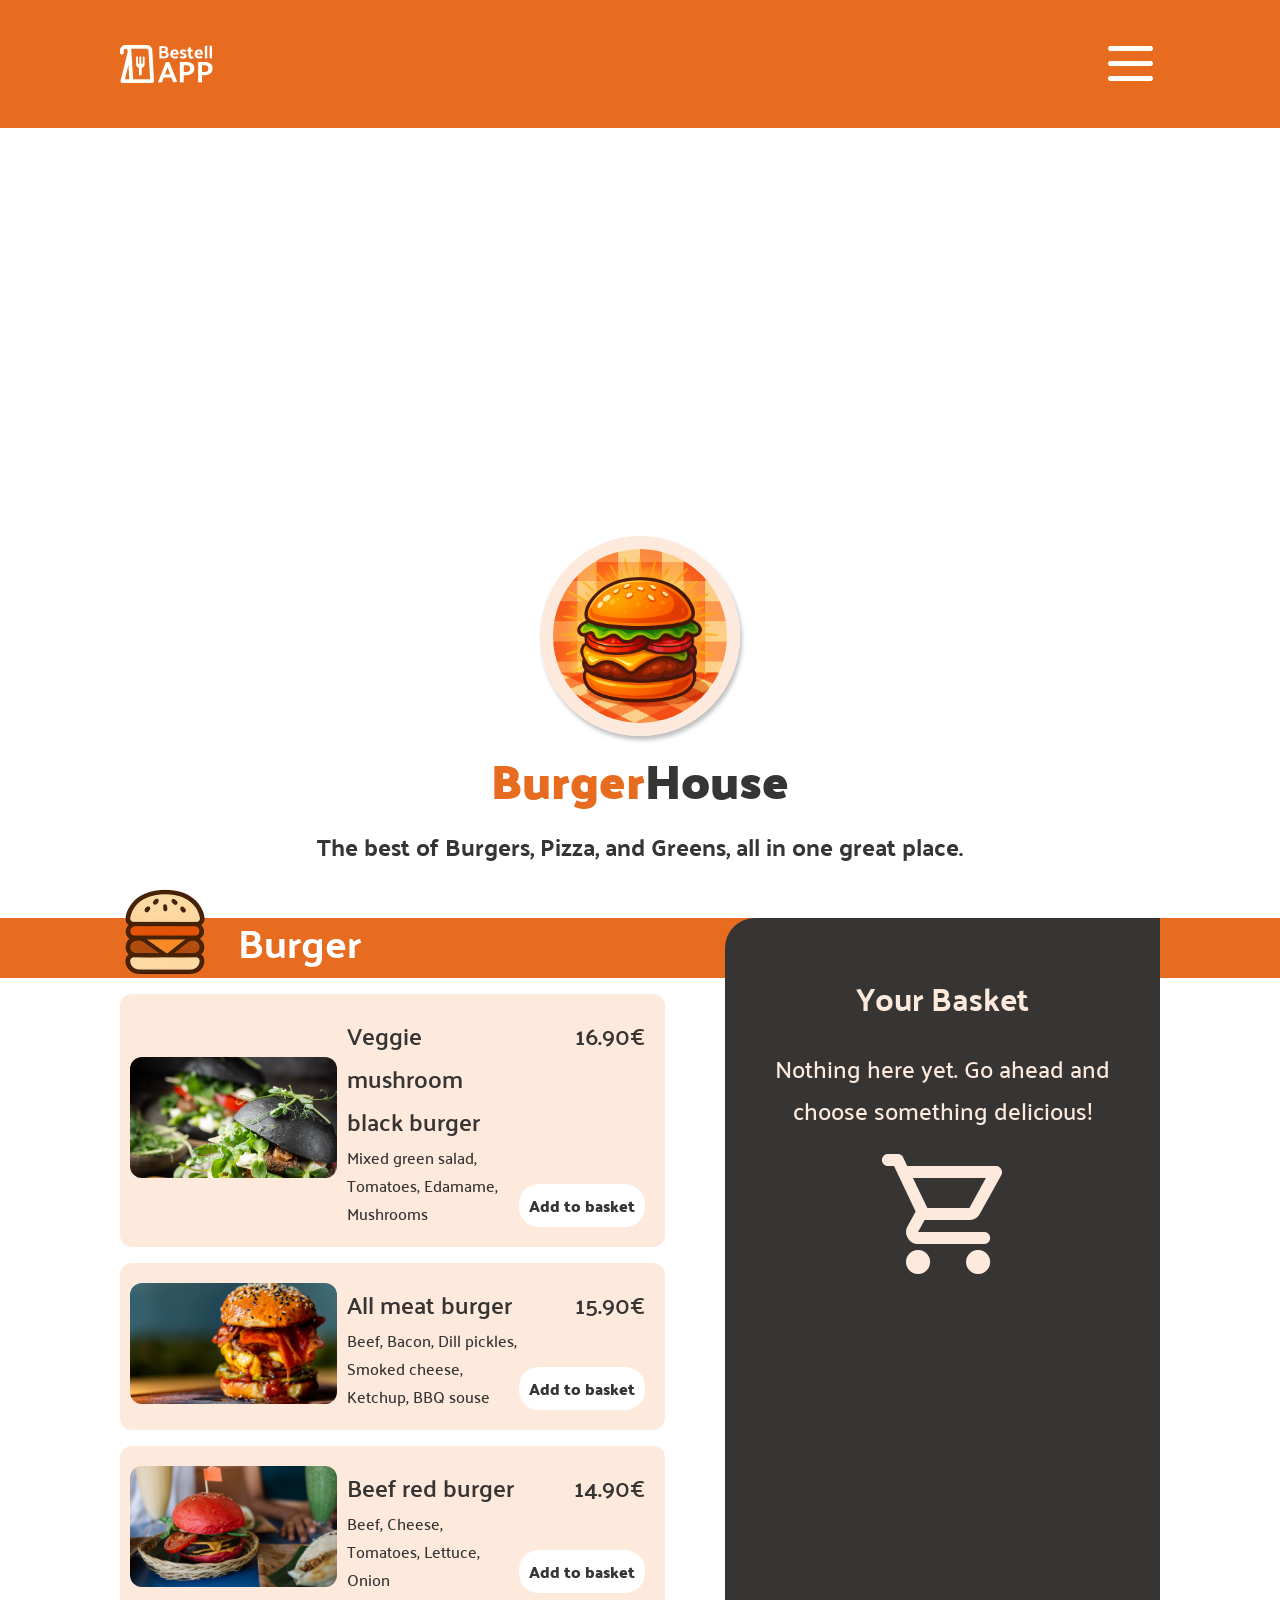
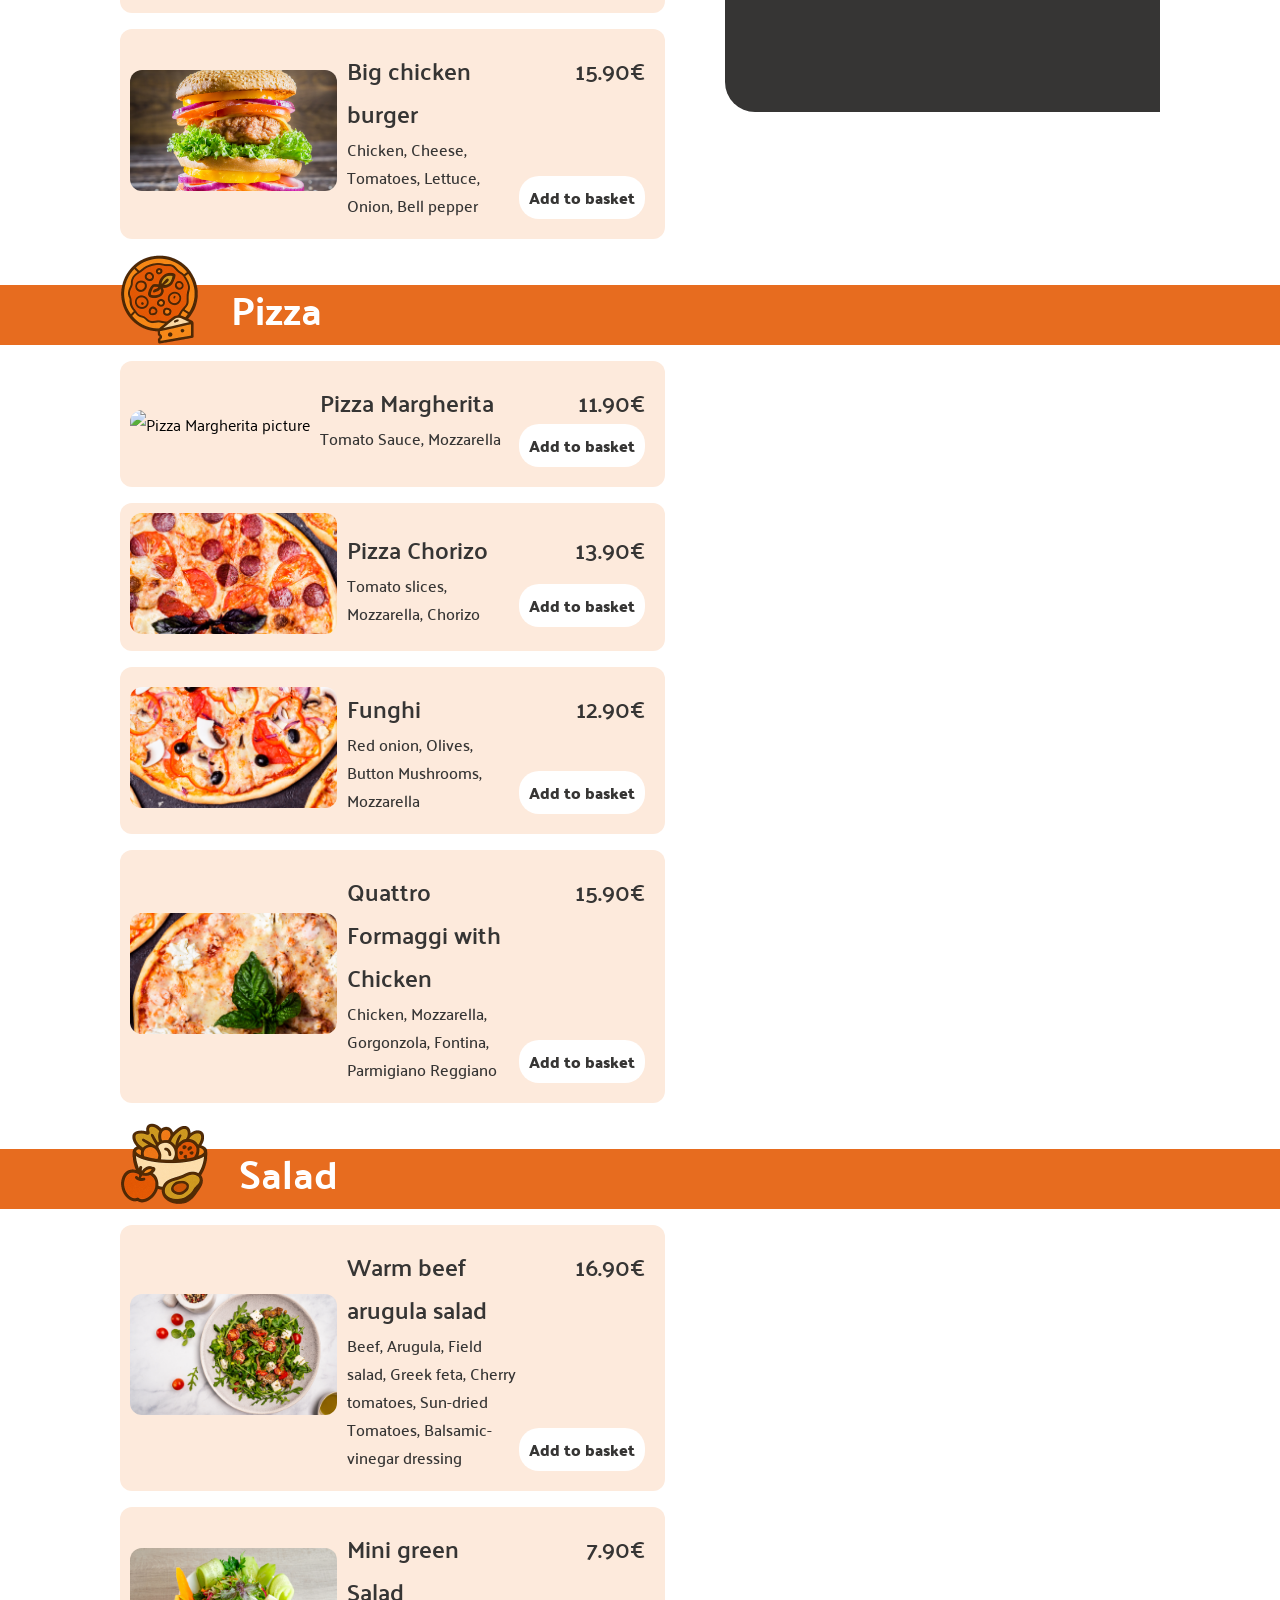
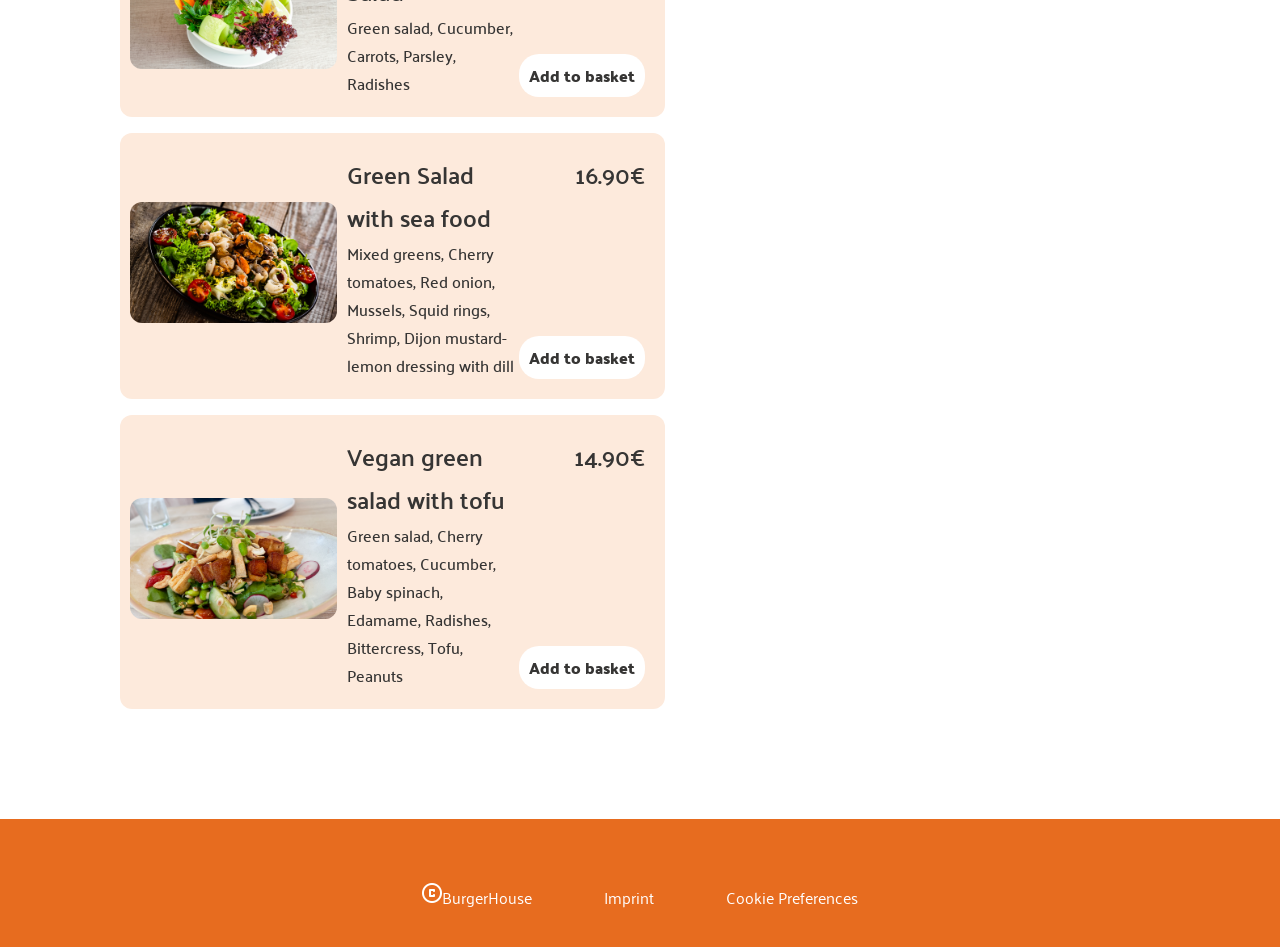
==== index.html @ f5d317c9 "designfix basket sticky to max-width position for greater screensize" ====
<!DOCTYPE html>
<html lang="en">
<head>
    <meta charset="UTF-8">
    <meta name="viewport" content="width=device-width, initial-scale=1.0">
    <title>Bestell App</title>
    <link rel="stylesheet" href="./style.css">
    <link rel="stylesheet" href="./styles/assets.css">
    <link rel="stylesheet" href="./styles/standard.css">
    <script src="./scripts/standard.js"></script>
    <script src="./scripts/db.js"></script>
    <script src="./scripts/templates.js"></script>
    <script src="./script.js"></script>
</head>
<body onload="renderMenu(); renderBasket()">
    <header>
        <div class="headerContainer content">
            <img src="./assets/img/Logo_02.png" alt="logo burgerhouse">
            <img src="./assets/img/menu.png" alt="logo nav bar">
        </div>
    </header>
    <main>
        <div class="descCompany content">
            <div class="descHeroImg"></div>
            <img class="descLogoImg" src="./assets/img/logo_burger.png" alt="logo burger">
            <h1><span class="textColorOrange">Burger</span>House</h1>
            <p>The best of Burgers, Pizza, and Greens, all in one great place.</p>
        </div>
        <div class="menuBasketContainer content">
            <div id="menuSections" class="menuContainer">
                
            </div>
            <div id="basketContainer" class="basketContainer">
               
            </div>
        </div>
        <div id="orderConfirmationModal" class="orderConfirmationModal">
            <div class="orderConfirmationModalContent">
                <span onclick="closeModal()" class="closeModal">&times;</span>
                <img src="./assets/img/confirmation.png" alt="picture order confirmation">
                <h3>Order confirmed!</h3>
                <p>Your food is on the way!</p>
            </div>
        </div>
    </main>
    <footer>
        <div class="footerContainer">
            <div class="footerCopyright">
                <img src="./assets/icons/copyright.png" alt="icon copyright">
                <p>BurgerHouse</p>
            </div>
            <p>Imprint</p>
            <p>Cookie Preferences</p>
        </div>
    </footer>
</body>
</html>
---- style.css ----
.content {
    margin: auto;
    max-width: 1440px;
    padding: 0 120px;
}

body {
    font-family: "Palanquin-Regular";
}

h1 {
    font-family: "PalanquinDark-Bold";
    font-size: 48px;
    color: #363534;
}

h2 {
    font-family: "Palanquin-Bold";
    font-size: 40px;
    color: #FFFFFF;
}

h3 {
    font-family: "Palanquin-SemiBold";
    font-size: 24px;
    color: #363534;
}

header {
    background-color: #E76C1F;
}

.headerContainer {
    height: 128px;
    display: flex;
    justify-content: space-between;
    align-items: center;
}

.descCompany {
    display: flex;
    flex-direction: column;
    align-items: center;
    margin-bottom: 50px;
}

.descCompany p {
    font-family: "Palanquin-Bold";
    font-size: 24px;
    color: #363534;
}

.descHeroImg {
    background-image: url(./assets/img/hero_photo.jpg);
    background-size: cover;
    background-position: bottom;
    height: 508px;
    width: 100dvw;
}

.descLogoImg {
    height: 200px;
    width: 200px;
    border-radius: 200px;
    border: 13px solid #FDEADC;
    box-shadow: 2px 4px 4px 0 #00000040;
    margin-top: -100px;
}

.sectionOverview {
    height: 60px;
    color: #FFFFFF;
    display: flex;
    align-items: flex-end;
    margin-bottom: 16px;
}

.sectionOverview img {
    height: 91px;
    margin-right: 30px;
}

.sectionOverviewBackground {
    height: 60px;
    width: 100dvw;
    margin-top: -76px;
    margin-left: calc(50% - 50vw + 232.5px);
    background-color: #E76C1F;
    margin-bottom: 16px;
}

.menuContainer {
    display: flex;
    flex-direction: column;
    gap: 16px;
    flex: 1;
    min-width: 0;
    margin-bottom: 30px;
    padding-right: 30px;
}

.menu {
    background-color: #FDEADC;
    border-radius: 12px;
    padding: 10px;
    display: flex;
    align-items: center;
}

.menuImg img {
    height: 121px;
    width: 207px;
    border-radius: 12px;
    object-fit: cover;
}

.menuDetailsContainer {
    display: flex;
    padding: 10px;
    flex: 1;
}

.menuDetailsContainer p {
    font-family: "Palanquin-Medium";
    font-size: 16px;
    color: #363534;
}

.menuDetailsLeft {
    display: flex;
    flex-direction: column;
    justify-content: flex-start;
    align-items: flex-start;
    flex: 1;
}

.menuDetailsRight {
    display: flex;
    flex-direction: column;
    justify-content: space-between;
    align-items: flex-end;
}

.menuDetailsRight p {
    font-family: "Palanquin-SemiBold";
    font-size: 24px;
}

.menuBasketContainer {
    display: flex;
    width: 100%;
}

.basket {
    display: flex;
    flex-direction: column;
    justify-content: start;
    align-items: center;
    background-color: #363534;
    color: #FDEADC;
    height: 794px;
    width: 435px;
    padding: 50px 0px;
    border-top-left-radius: 30px;
    border-bottom-left-radius: 30px;
    position: sticky;
    top: 0;
    gap: 20px;
}

.basket h3 {
    font-family: "Palanquin-Bold";
    font-size: 32px;
    color: #FDEADC;
}

.basketText {
    font-family: "Palanquin-Medium";
    font-size: 24px;
    padding-left: 20px;
    padding-right: 20px;
    text-align: center;
}

.basket img {
    width: 128px;
}

.basketContainer {
    display: flex;
    flex-direction: column;
    justify-content: start;
    align-items: center;
}

.basketMenuList {
    display: flex;
    flex-direction: column;
    height: 455px;
    width: 380px;
    overflow: scroll;
    gap: 10px;
}

.basketMenuListElement {
    display: flex;
    flex-direction: column;
    font-family: "Palanquin-Bold";
    font-size: 22px;
    color: #363534;
    background-color: #FDEADC;
    border-radius: 20px;
    padding: 5px 20px;
}

.basketMenuListElementDetails {
    display: flex;
    justify-content: space-between;
}

.basketMenuListElementControls {
    display: flex;
    justify-content: right;
    width: 62px;
    height: 40px;
}

.basketMenuListElementControls img {
    height: 24px;
    width: 24px;
}

.basketSum {
    display: flex;
    flex-direction: column;
    width: 380px;
    gap: 5px;
}

.basketSumElement {
    display: flex;
    justify-content: space-between;
    font-family: "Palanquin-SemiBold";
    font-size: 20px;
}

.basketSumSeparator {
    background-color: #FDEADC;
    height: 2px;
}

.orderConfirmationModal {
    display: none;
    position: fixed;
    top: 0;
    left: 0;
    z-index: 1;
    width: 100dvw;
    height: 100dvh;
    background-color: rgba(0,0,0,0.4);
}

.orderConfirmationModalContent {
    background-color: #363534;
    color: #FDEADC;
    width: 415px;
    height: 269px;
    border-radius: 30px;
    margin: 22% auto;
    display: flex;
    flex-direction: column;
    justify-content: center;
    align-items: center;
    padding: 32px 40px;
}

.orderConfirmationModalContent h3 {
    font-family: "Palanquin-Bold";
    font-size: 42px;
    color: #FDEADC;
}

.orderConfirmationModalContent p {
    font-family: "Palanquin-Bold";
    font-size: 29px;
}

.orderConfirmationModalContent img {
    width: 80px;
}

.closeModal {
    display: flex;
    justify-content: flex-end;
    width: 100%;
    font-family: "Palanquin-Bold";
    font-size: 29px;
}

.closeModal:hover {
    cursor: pointer;
}

footer {
    background-color: #E76C1F;
    color: #FFFFFF;
    height: 128px;
    margin-top: 50px;
}

.footerContainer {
    display: flex;
    justify-content: center;
    padding-top: 64px;
    padding-bottom: 32px;
    gap: 72px;
}

.footerCopyright {
    display: flex;
}

.footerCopyright img {
    height: 20px;
    width: 20px;
}

@font-face {
  font-family: "Palanquin-Regular";
  src: url("./assets/fonts/palanquin/Palanquin-Regular.ttf") format("truetype");
}

@font-face {
  font-family: "Palanquin-Medium";
  src: url("./assets/fonts/palanquin/Palanquin-Medium.ttf") format("truetype");
}

@font-face {
  font-family: "Palanquin-SemiBold";
  src: url("./assets/fonts/palanquin/Palanquin-SemiBold.ttf") format("truetype");
}

@font-face {
  font-family: "Palanquin-Bold";
  src: url("./assets/fonts/palanquin/Palanquin-Bold.ttf") format("truetype");
}

@font-face {
  font-family: "PalanquinDark-Regular";
  src: url("./assets/fonts/palanquin_dark/PalanquinDark-Regular.ttf") format("truetype");
}

@font-face {
  font-family: "PalanquinDark-Bold";
  src: url("./assets/fonts/palanquin_dark/PalanquinDark-Bold.ttf") format("truetype");
}

@font-face {
  font-family: "PalanquinDark-SemiBold";
  src: url("./assets/fonts/palanquin_dark/PalanquinDark-SemiBold.ttf") format("truetype");
}
---- styles/assets.css ----
.btnDishes {
    font-family: "PalanquinDark-SemiBold";
    font-size: 16px;
    color: #363534;
    background-color: #FFFFFF;
    border-radius: 20px;
    border-color: transparent;
    padding: 5px 8px;
}

.btnDishes:hover {
    box-shadow: 1px 2px #00000033;
    color: #E76C1F;
}

.btnDishesSelected {
    color: #E76C1F;
}

.bntBasket {
    font-family: "Palanquin-Bold";
    font-size: 30px;
    line-height: 0;
    color: #FDEADC;
    background-color: #E76C1F;
    height: 64px;
    border-radius: 60px;
    padding: 13px 55px;
}

.btnBasketControls {
    background-color: #FDEADC;
    border-radius: 20px;
    border-color: transparent;
    height: 40px;
    display: flex;
    justify-content: center;
    align-items: center;
    font-family: "Palanquin-Bold";
    font-size: 22px;
    color: #363534;
}

.textColorOrange {
    color: #E76C1F;
}
---- styles/standard.css ----
* {
    scroll-behavior: smooth;
    box-sizing: border-box;
}

body, h1, h2, h3, p {
    margin: 0;
}
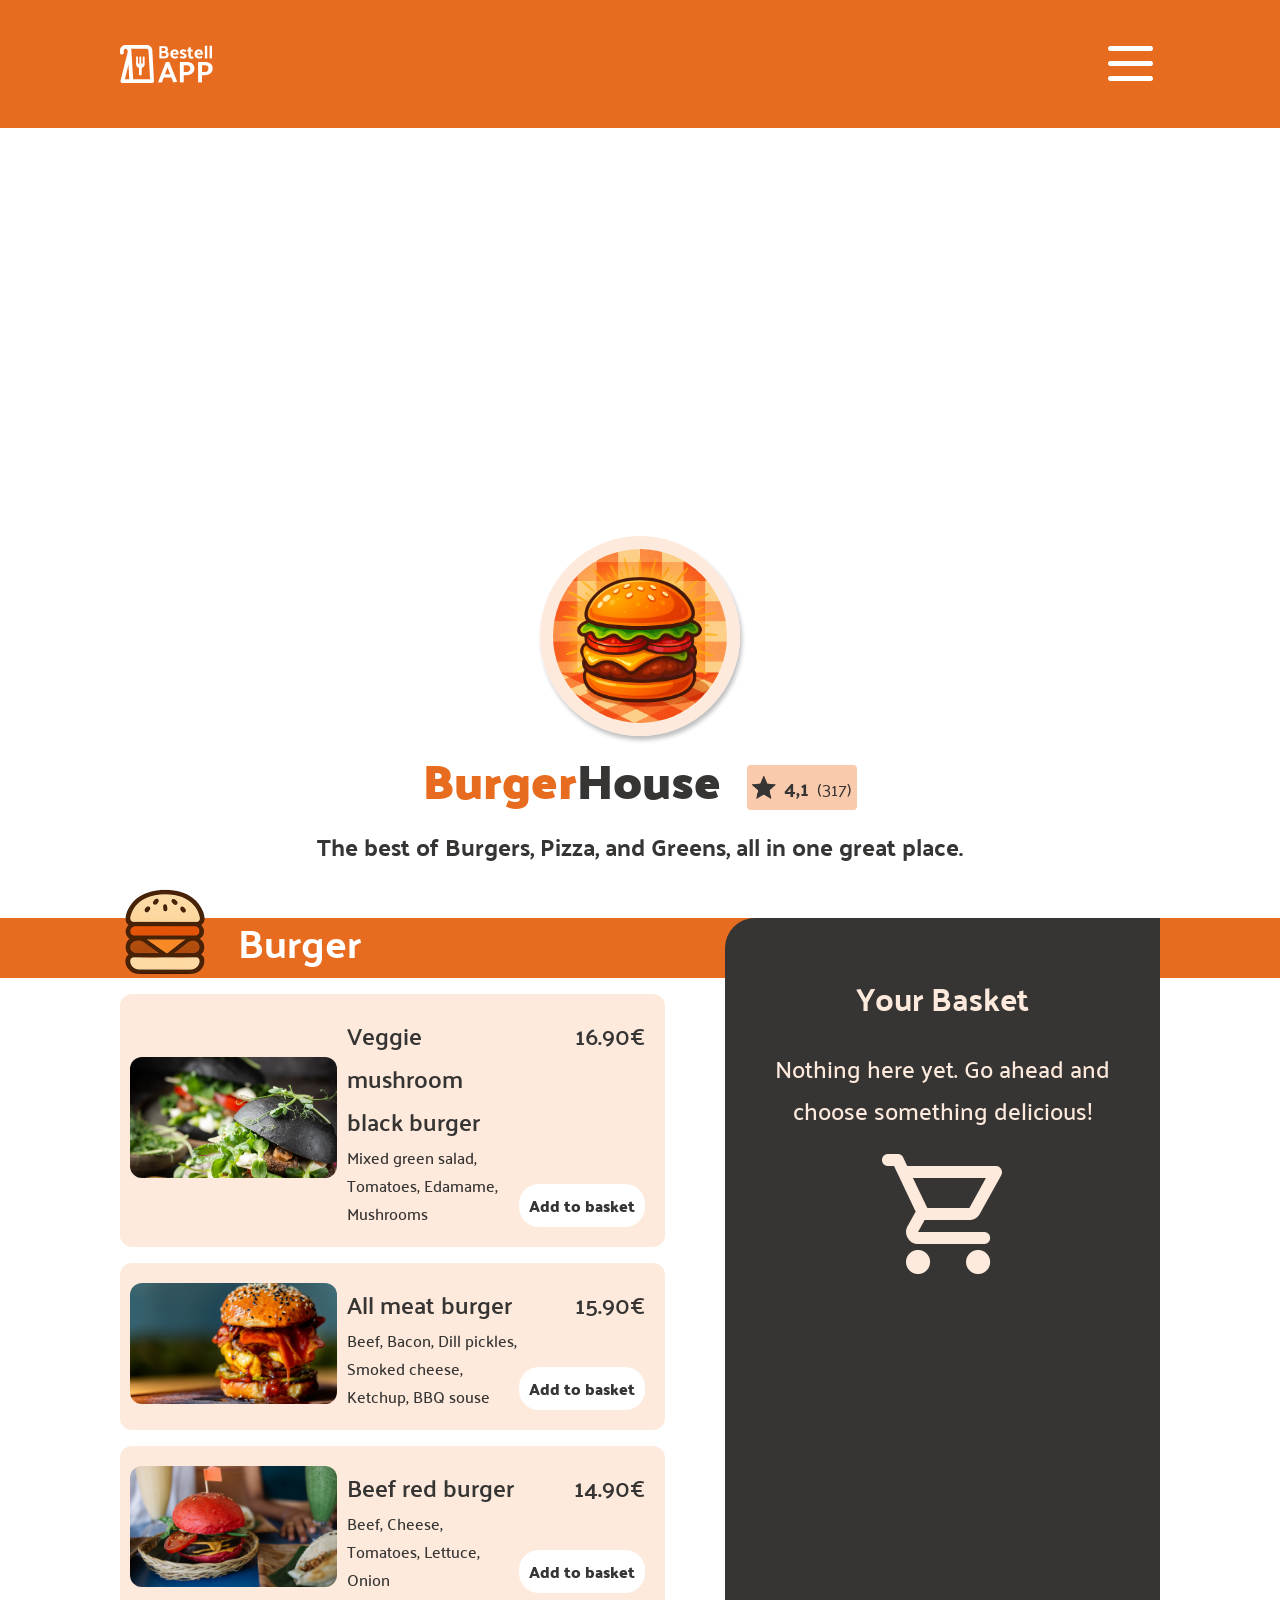
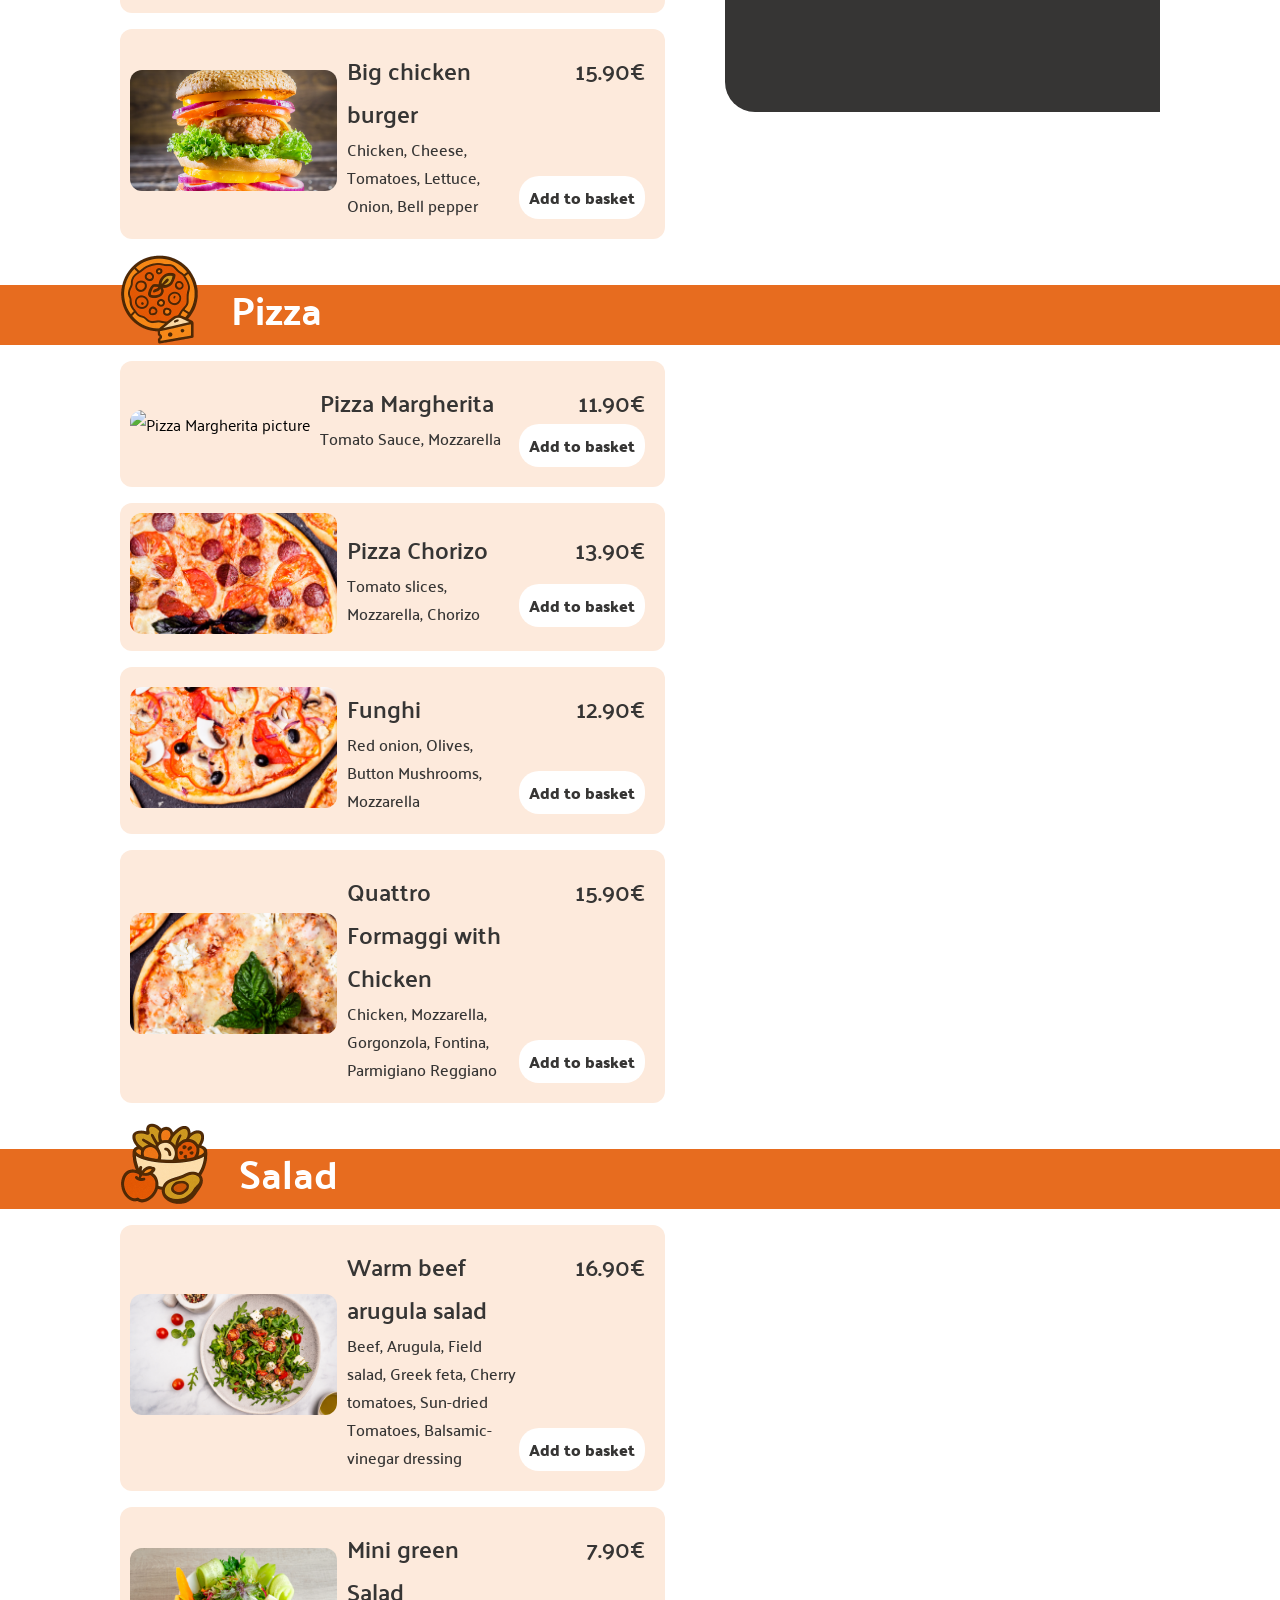
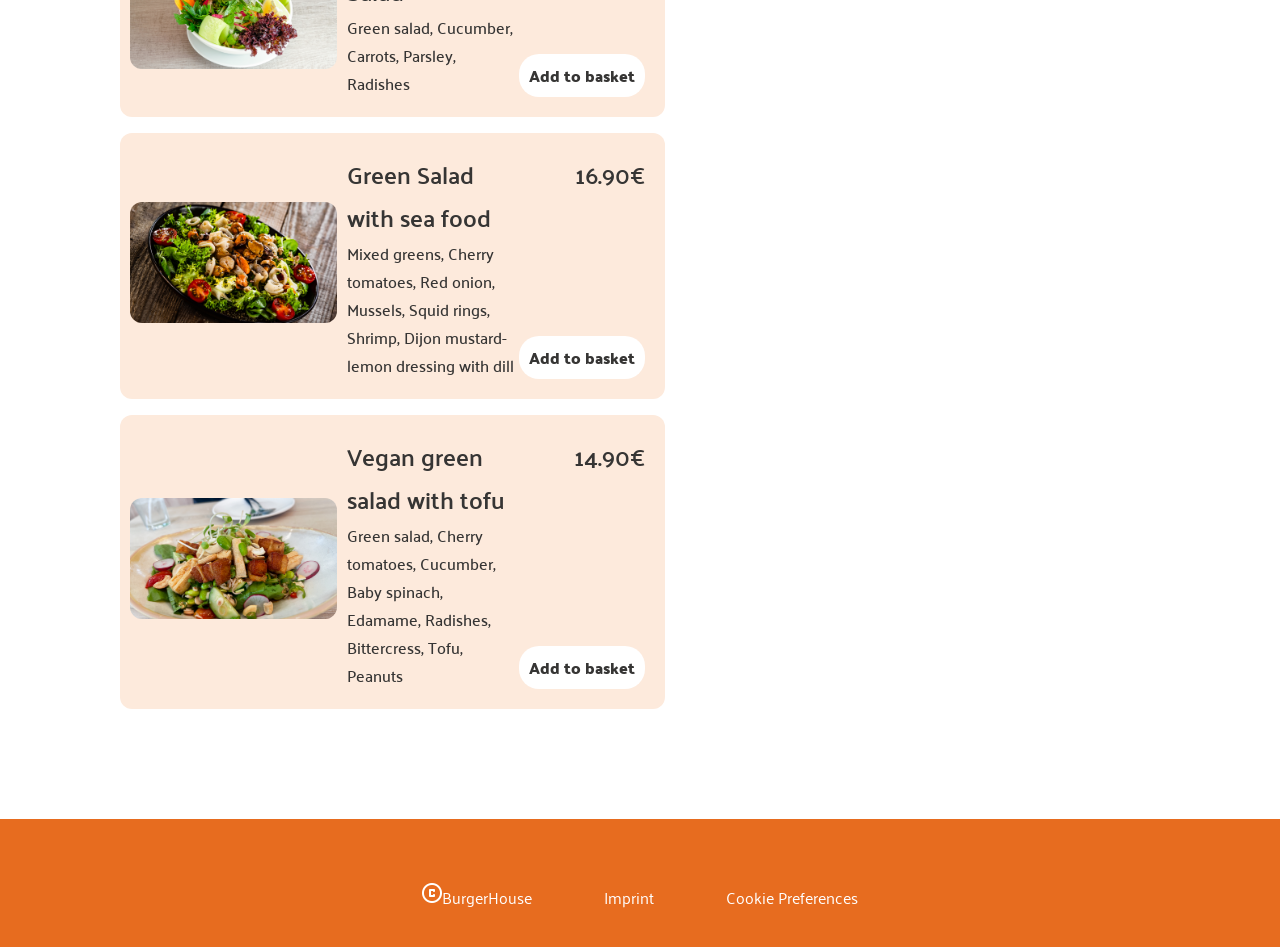
==== commit d9ad1f61: "add headline ranking and remove confirmation modal height" ====
--- a/index.html
+++ b/index.html
@@ -23,7 +23,14 @@
         <div class="descCompany content">
             <div class="descHeroImg"></div>
             <img class="descLogoImg" src="./assets/img/logo_burger.png" alt="logo burger">
-            <h1><span class="textColorOrange">Burger</span>House</h1>
+            <div class="headline">
+                <h1><span class="textColorOrange">Burger</span>House</h1>
+                <div class="headlineRanking">
+                    <img src="./assets/icons/star.png" alt="icon ranking star">
+                    <p class="TextPalanquinDark">4,1</p>
+                    <p>(317)</p>
+                </div>
+            </div>
             <p>The best of Burgers, Pizza, and Greens, all in one great place.</p>
         </div>
         <div class="menuBasketContainer content">
--- a/style.css
+++ b/style.css
@@ -65,6 +65,37 @@
     border: 13px solid #FDEADC;
     box-shadow: 2px 4px 4px 0 #00000040;
     margin-top: -100px;
+}
+
+.headline {
+    display: flex;
+    justify-content: space-between;
+    align-items: baseline;
+    gap: 26px;
+}
+
+.headlineRanking {
+    display: flex;
+    justify-content: space-evenly;
+    align-items: center;
+    background-color: #FACAAC;
+    gap: 8px;
+    padding: 4px 5px;
+    border-radius: 4px;
+}
+
+.headlineRanking img {
+    width: 24px;
+}
+
+.headlineRanking p {
+    font-family: "Palanquin-Regular";
+    font-size: 18px;
+}
+
+.TextPalanquinDark {
+    font-family: "PalanquinDark-Regular" !important;
+    font-size: 20px !important;
 }
 
 .sectionOverview {
@@ -263,8 +294,7 @@
 .orderConfirmationModalContent {
     background-color: #363534;
     color: #FDEADC;
-    width: 415px;
-    height: 269px;
+    width: 500px;
     border-radius: 30px;
     margin: 22% auto;
     display: flex;
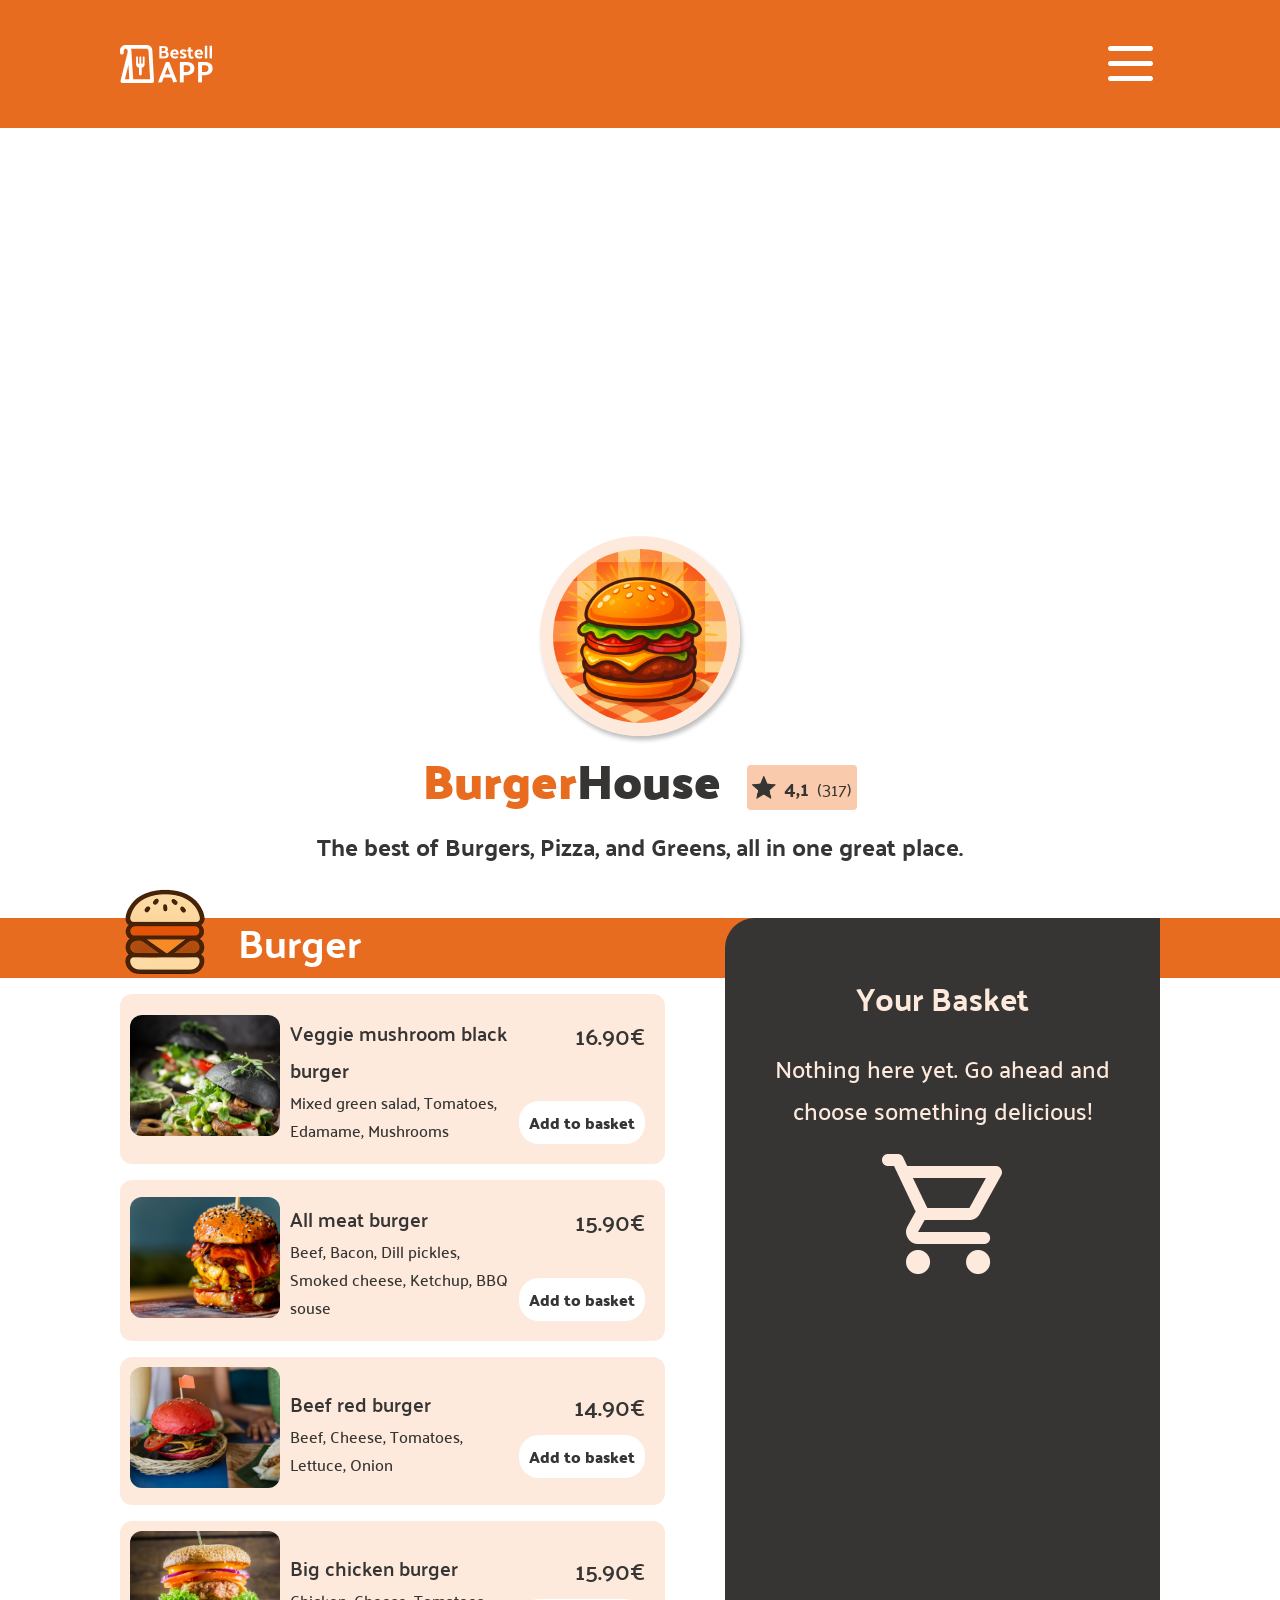
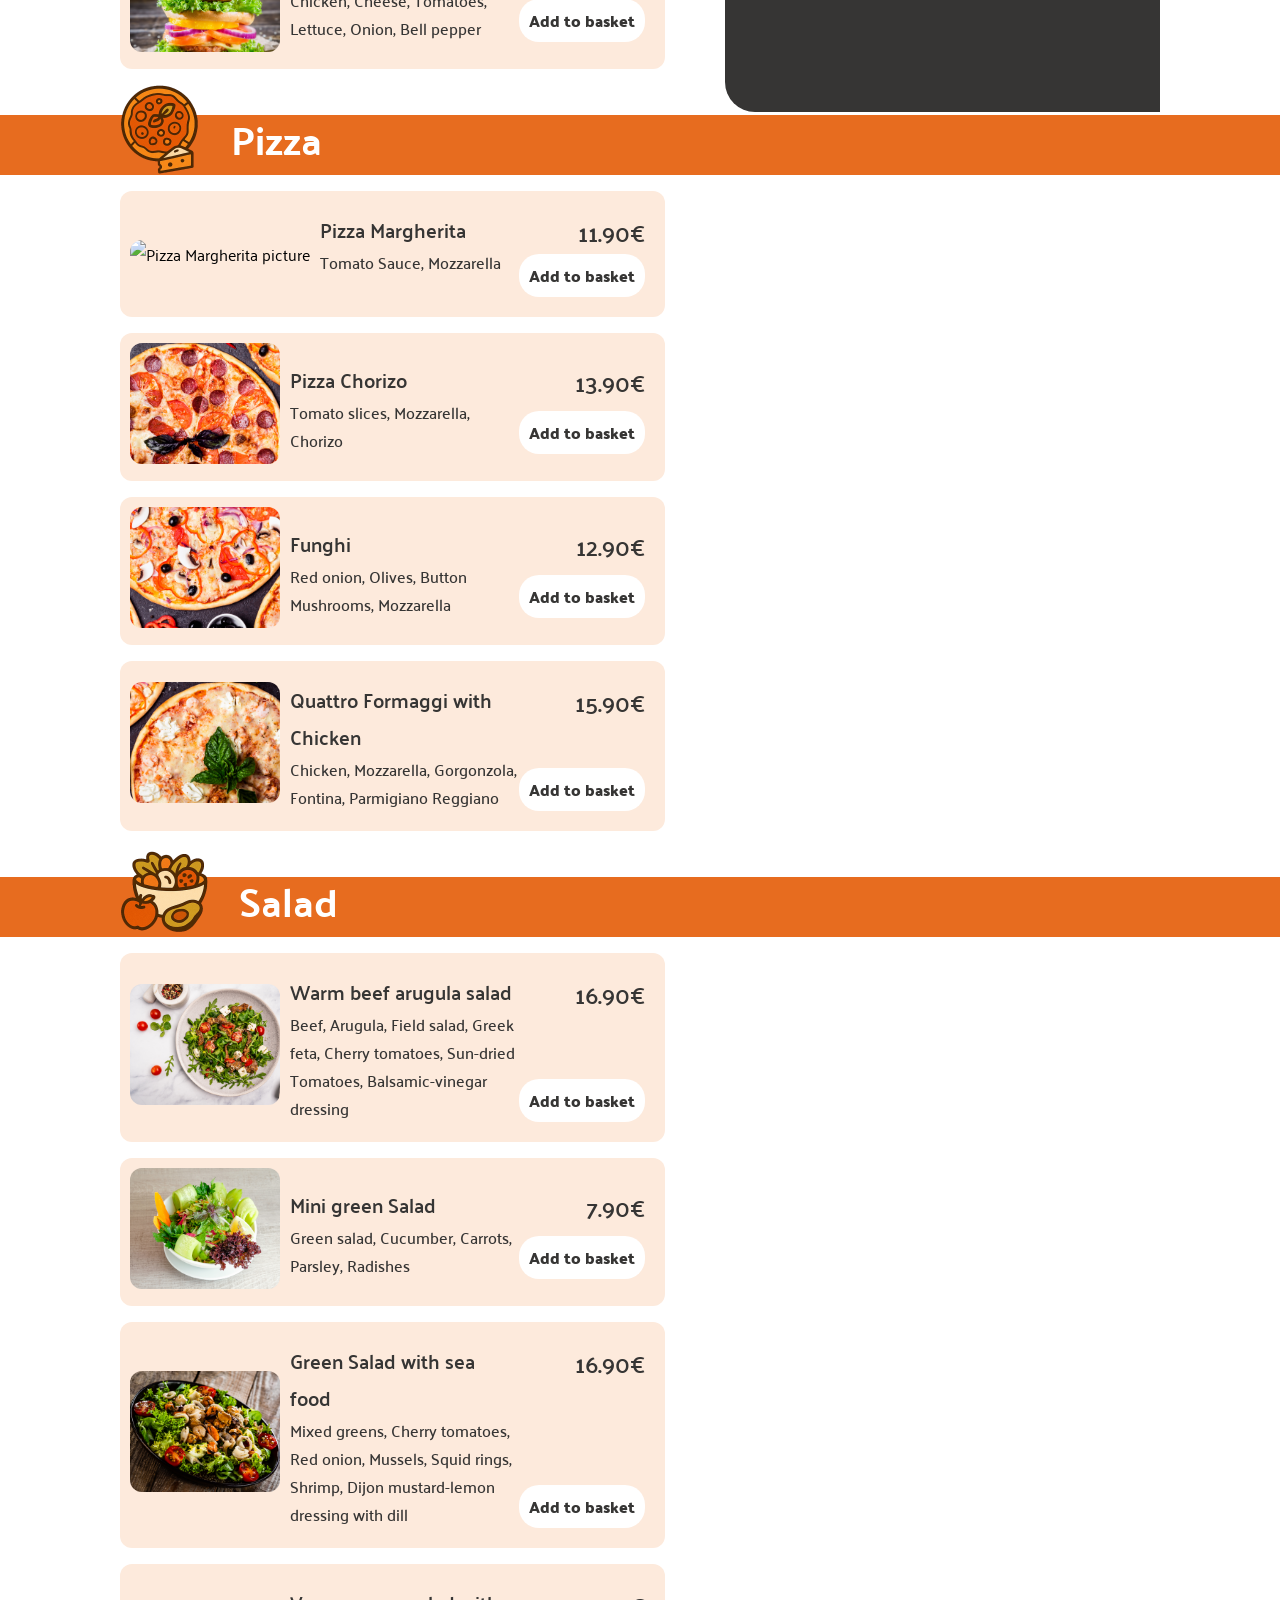
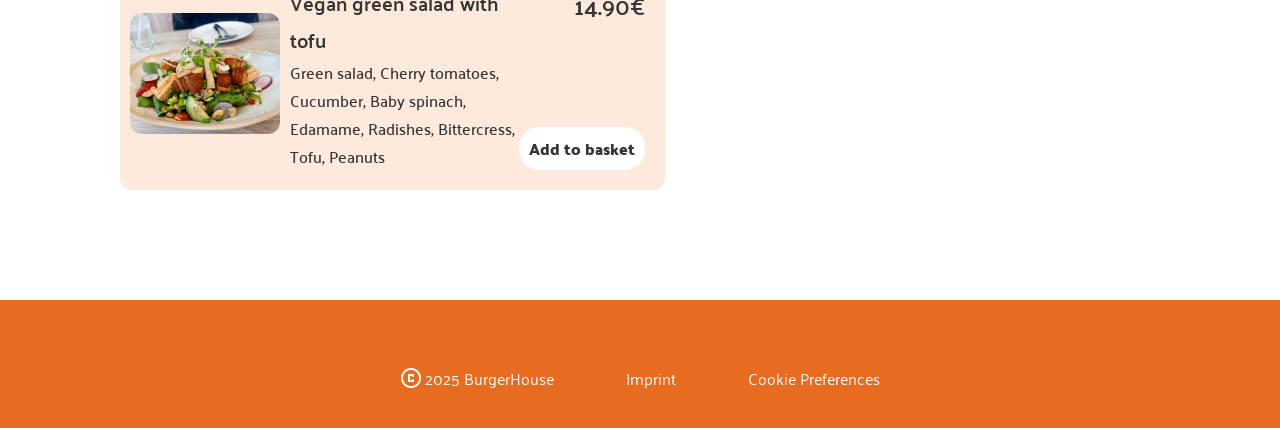
==== commit 3b12876a: "add media query and functionality for responsive design" ====
--- a/index.html
+++ b/index.html
@@ -16,7 +16,7 @@
     <header>
         <div class="headerContainer content">
             <img src="./assets/img/Logo_02.png" alt="logo burgerhouse">
-            <img src="./assets/img/menu.png" alt="logo nav bar">
+            <img class="headerLogoNavbar" src="./assets/img/menu.png" alt="logo nav bar">
         </div>
     </header>
     <main>
@@ -49,11 +49,18 @@
                 <p>Your food is on the way!</p>
             </div>
         </div>
+        <div class="navBar">
+            <img onclick="hideBasketMobileView()" src="./assets/icons/home.png" alt="icon home">
+            <img src="./assets/icons/person.png" alt="icon person">
+            <img src="./assets/icons/takeout.png" alt="icon takeout">
+            <img onclick="showBasketMobileView()" src="./assets/icons/basket.png" alt="icon basket">
+        </div>
     </main>
     <footer>
         <div class="footerContainer">
             <div class="footerCopyright">
                 <img src="./assets/icons/copyright.png" alt="icon copyright">
+                <p>2025</p>
                 <p>BurgerHouse</p>
             </div>
             <p>Imprint</p>
--- a/style.css
+++ b/style.css
@@ -91,11 +91,6 @@
 .headlineRanking p {
     font-family: "Palanquin-Regular";
     font-size: 18px;
-}
-
-.TextPalanquinDark {
-    font-family: "PalanquinDark-Regular" !important;
-    font-size: 20px !important;
 }
 
 .sectionOverview {
@@ -331,6 +326,23 @@
     cursor: pointer;
 }
 
+.navBar {
+    display: none;
+    justify-content: space-between;
+    align-items: center;
+    background-color: #363534;
+    height: 78px;
+    width: 100%;
+    padding: 24px 25px;
+    position: fixed;
+    bottom: 0;
+}
+
+.navBar img {
+    height: 24px;
+    width: 24px;
+}
+
 footer {
     background-color: #E76C1F;
     color: #FFFFFF;
@@ -348,6 +360,8 @@
 
 .footerCopyright {
     display: flex;
+    align-items: center;
+    gap: 4px;
 }
 
 .footerCopyright img {
@@ -355,6 +369,122 @@
     width: 20px;
 }
 
+@media (max-width: 1320px){
+    h3 {
+        font-size: 20px;
+    }
+
+    .menuImg img {
+        width: 150px;
+    }
+}
+
+@media (max-width: 1230px){
+    .menuContainer {
+        padding-right: 10px;
+    }
+
+    .content {
+        padding: 0 60px;
+    }
+
+    .sectionOverviewBackground {
+        margin-left: calc(50% - 50vw + 222.5px);
+    }
+}
+
+@media (max-width: 1080px){
+    .menu {
+        flex-direction: column;
+        align-items: initial;
+    }
+
+    .menuImg {
+        width: 100%;
+    }
+
+    .menuImg img {
+        width: 100%;
+        height: 86px;
+    }
+}
+
+@media (max-width: 950px){
+    .basket {
+        width: 343px;
+        height: 662px;
+        padding: 10px 0;
+    }
+
+    .basketMenuList {
+        width: 300px;
+        height: 330px;
+    }
+
+    .basketMenuListElement {
+        font-size: 20px;
+    }
+
+    .basketSum {
+        width: 300px;
+    }
+
+    .sectionOverviewBackground {
+        margin-left: calc(50% - 50vw + 176.5px);;
+    }
+}
+
+@media (max-width: 860px){
+    .menuDetailsContainer {
+        flex-direction: column;
+    }
+
+    .menuDetailsRight {
+        flex-direction: row;
+    }
+}
+
+@media (min-width: 800px){
+    .basketContainer {
+        display: flex;
+    }
+}
+
+@media (max-width: 800px){
+    .navBar {
+        display: flex;
+    }
+
+    .headerLogoNavbar {
+        display: none;
+    }
+    
+    .sectionOverviewBackground {
+        margin-left: calc(50% - 50vw + 5px);
+    }
+
+    .basketContainer {
+        display: none;
+        position: fixed;
+        top: 0;
+        left: 0;
+        width: 100%;
+        height: 100%;
+        align-items: flex-start;
+        background-color: #363534af;
+    }
+
+    .basket {
+        border-top-left-radius: 0;
+        border-bottom-left-radius: 0;
+        margin: auto;
+    }
+
+    footer {
+        margin-bottom: 78px;
+    }
+}
+
 @font-face {
   font-family: "Palanquin-Regular";
   src: url("./assets/fonts/palanquin/Palanquin-Regular.ttf") format("truetype");
--- a/styles/assets.css
+++ b/styles/assets.css
@@ -43,4 +43,16 @@
 
 .textColorOrange {
     color: #E76C1F;
+}
+
+.TextPalanquinDark {
+    font-family: "PalanquinDark-Regular" !important;
+    font-size: 20px !important;
+}
+
+@media (max-width: 950px){
+    .bntBasket {
+        font-size: 22px;
+        padding: 13px 45px;
+    }
 }
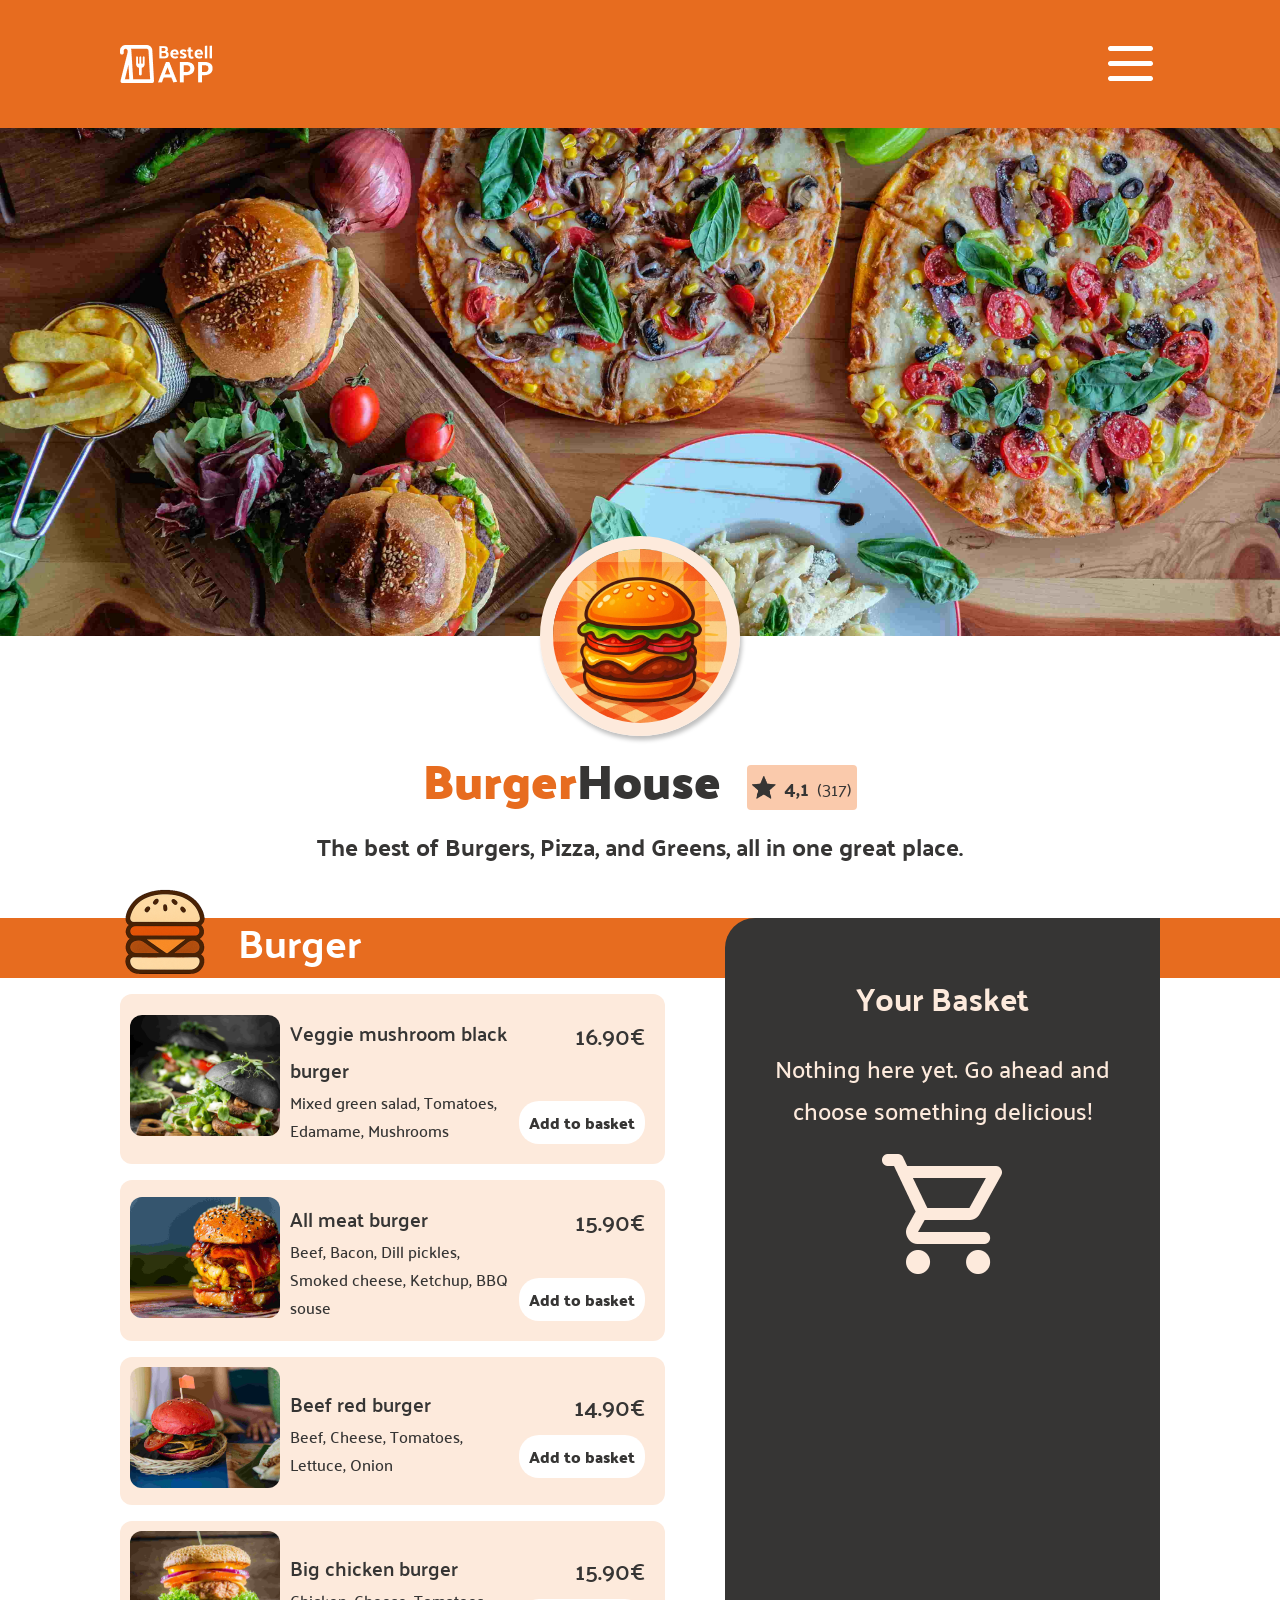
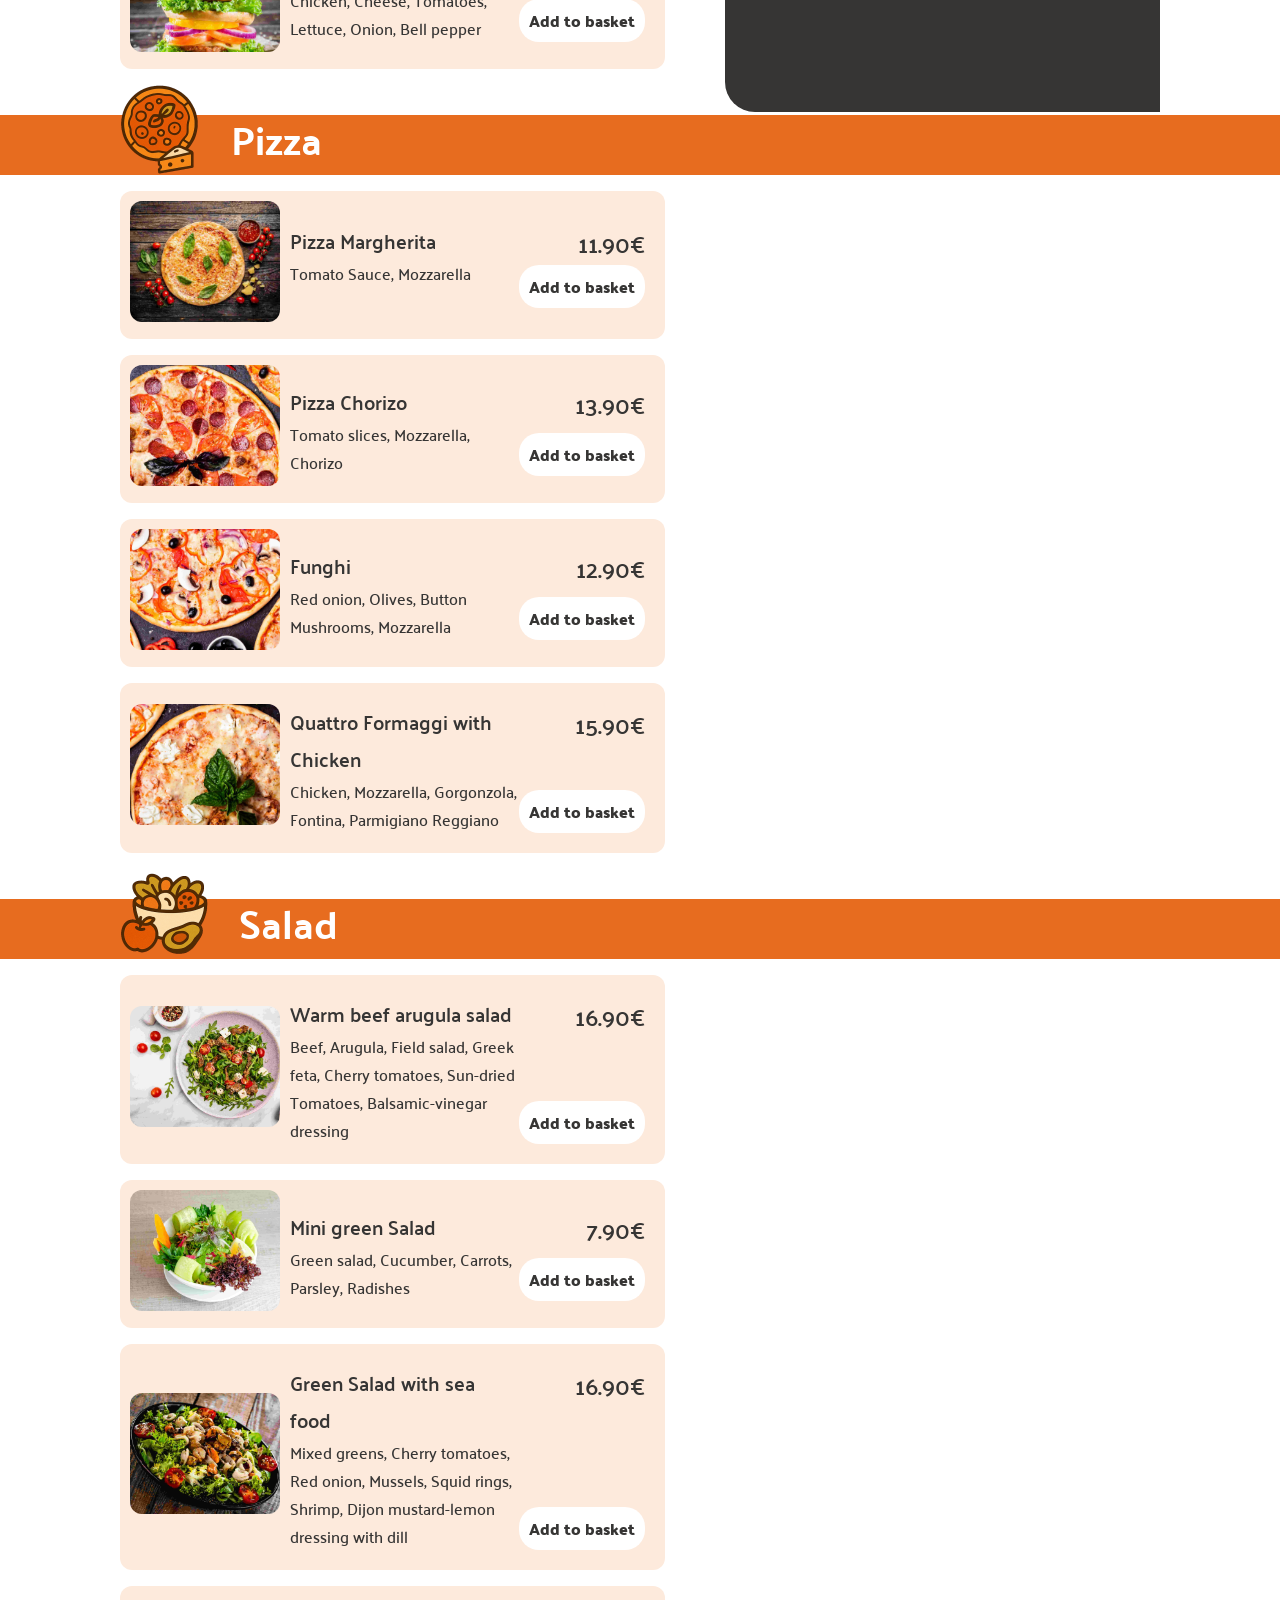
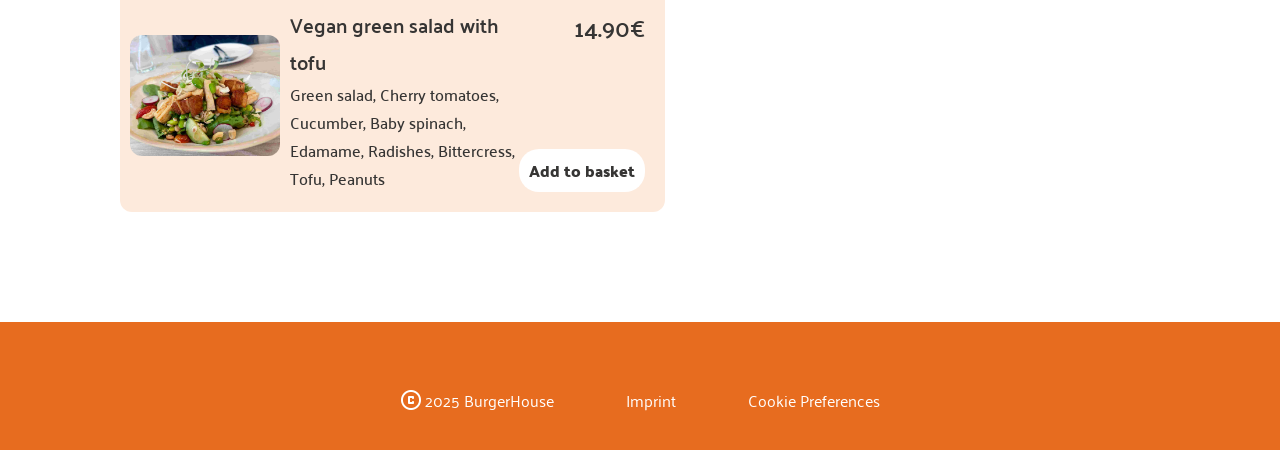
==== commit 2919df00: "add selected icons change color in nav bar for mobile view" ====
--- a/index.html
+++ b/index.html
@@ -7,6 +7,7 @@
     <link rel="stylesheet" href="./style.css">
     <link rel="stylesheet" href="./styles/assets.css">
     <link rel="stylesheet" href="./styles/standard.css">
+    <link rel="shortcut icon" href="./assets/icons/selectedbasket.png" type="image/x-icon">
     <script src="./scripts/standard.js"></script>
     <script src="./scripts/db.js"></script>
     <script src="./scripts/templates.js"></script>
@@ -22,7 +23,7 @@
     <main>
         <div class="descCompany content">
             <div class="descHeroImg"></div>
-            <img class="descLogoImg" src="./assets/img/logo_burger.png" alt="logo burger">
+            <img class="descLogoImg" src="./assets/img/logo_burger.webp" alt="logo burger">
             <div class="headline">
                 <h1><span class="textColorOrange">Burger</span>House</h1>
                 <div class="headlineRanking">
@@ -43,17 +44,17 @@
         </div>
         <div id="orderConfirmationModal" class="orderConfirmationModal">
             <div class="orderConfirmationModalContent">
-                <span onclick="closeModal()" class="closeModal">&times;</span>
+                <span onclick="closeModal()" class="closeModal" aria-label="close" aria-controls="orderConfirmationModal">&times;</span>
                 <img src="./assets/img/confirmation.png" alt="picture order confirmation">
                 <h3>Order confirmed!</h3>
                 <p>Your food is on the way!</p>
             </div>
         </div>
         <div class="navBar">
-            <img onclick="hideBasketMobileView()" src="./assets/icons/home.png" alt="icon home">
-            <img src="./assets/icons/person.png" alt="icon person">
-            <img src="./assets/icons/takeout.png" alt="icon takeout">
-            <img onclick="showBasketMobileView()" src="./assets/icons/basket.png" alt="icon basket">
+            <button class="btnNavBar" onclick="hideBasketMobileView()" aria-controls="basketContainer"><img id="navBarHomeIconImg" src="./assets/icons/selectedhome.png" alt="icon home"></button>
+            <button class="btnNavBar"><img src="./assets/icons/person.png" alt="icon person"></button>
+            <button class="btnNavBar"><img src="./assets/icons/takeout.png" alt="icon takeout"></button>
+            <button class="btnNavBar" id="navBarBasketIcon" onclick="showBasketMobileView()" aria-controls="basketContainer"><img id="navBarBasketIconImg" src="./assets/icons/basket.png" alt="icon basket"><span id="basketIconBadge" class="basketIconBadge"></span></button>
         </div>
     </main>
     <footer>
--- a/style.css
+++ b/style.css
@@ -6,6 +6,9 @@
 
 body {
     font-family: "Palanquin-Regular";
+    display: flex;
+    flex-direction: column;
+    min-height: 100dvh;
 }
 
 h1 {
@@ -37,6 +40,10 @@
     align-items: center;
 }
 
+main {
+    flex: 1;
+}
+
 .descCompany {
     display: flex;
     flex-direction: column;
@@ -48,6 +55,7 @@
     font-family: "Palanquin-Bold";
     font-size: 24px;
     color: #363534;
+    text-align: center;
 }
 
 .descHeroImg {
@@ -224,8 +232,18 @@
     flex-direction: column;
     height: 455px;
     width: 380px;
-    overflow: scroll;
+    overflow-x: hidden;
+    overflow-y: scroll;
     gap: 10px;
+}
+
+.basketMenuList::-webkit-scrollbar {
+  width: 10px;
+}
+
+.basketMenuList::-webkit-scrollbar-thumb {
+  background: gray; 
+  border-radius: 10px;
 }
 
 .basketMenuListElement {
@@ -326,6 +344,7 @@
     cursor: pointer;
 }
 
+
 .navBar {
     display: none;
     justify-content: space-between;
@@ -341,6 +360,18 @@
 .navBar img {
     height: 24px;
     width: 24px;
+}
+
+.basketIconBadge {
+    position: relative;
+    top: -12px;
+    left: -8px;
+    display: inline-block;
+    min-width: 24px;
+    border-radius: 999px;
+    background: #FFFFFF; 
+    color: #E76C1F;
+    padding: 3px;
 }
 
 footer {
@@ -471,7 +502,7 @@
         width: 100%;
         height: 100%;
         align-items: flex-start;
-        background-color: #363534af;
+        background-color: #363534;
     }
 
     .basket {
@@ -485,6 +516,61 @@
     }
 }
 
+@media (max-width: 600px){
+    .headline {
+        flex-direction: column-reverse;
+        align-items: center;
+        justify-content: center;
+        gap: 16px;
+        padding-top: 30px;
+    }
+
+    .descCompany p {
+        font-size: 22px;
+    }
+
+    h2 {
+        font-size: 32px;
+    }
+
+    .sectionOverview {
+        flex-direction: column;
+        align-items: center;
+        justify-content: flex-end;
+        margin-top: 32px;
+    }
+
+    .sectionOverview img {
+        height: 60px;
+        margin-right: 0;
+        margin-bottom: -20px;
+    }
+
+    footer {
+        height: 174px;
+    }
+
+    .footerContainer {
+        flex-direction: column-reverse;
+        justify-content: center;
+        align-items: center;
+        gap: 10px;
+        padding-top: 32px;
+    }
+}
+
+@media (max-width: 500px){
+    .content {
+        padding: 0 30px;
+    }
+}
+
+@media (max-width: 350px){
+    .basket {
+        width: 320px;
+    }
+}
+
 @font-face {
   font-family: "Palanquin-Regular";
   src: url("./assets/fonts/palanquin/Palanquin-Regular.ttf") format("truetype");
--- a/styles/assets.css
+++ b/styles/assets.css
@@ -50,6 +50,11 @@
     font-size: 20px !important;
 }
 
+.btnNavBar {
+    background-color: transparent;
+    border: transparent;
+}
+
 @media (max-width: 950px){
     .bntBasket {
         font-size: 22px;
--- a/styles/standard.css
+++ b/styles/standard.css
@@ -3,6 +3,10 @@
     box-sizing: border-box;
 }
 
+html {
+    overflow-x: clip;
+}
+
 body, h1, h2, h3, p {
     margin: 0;
 }
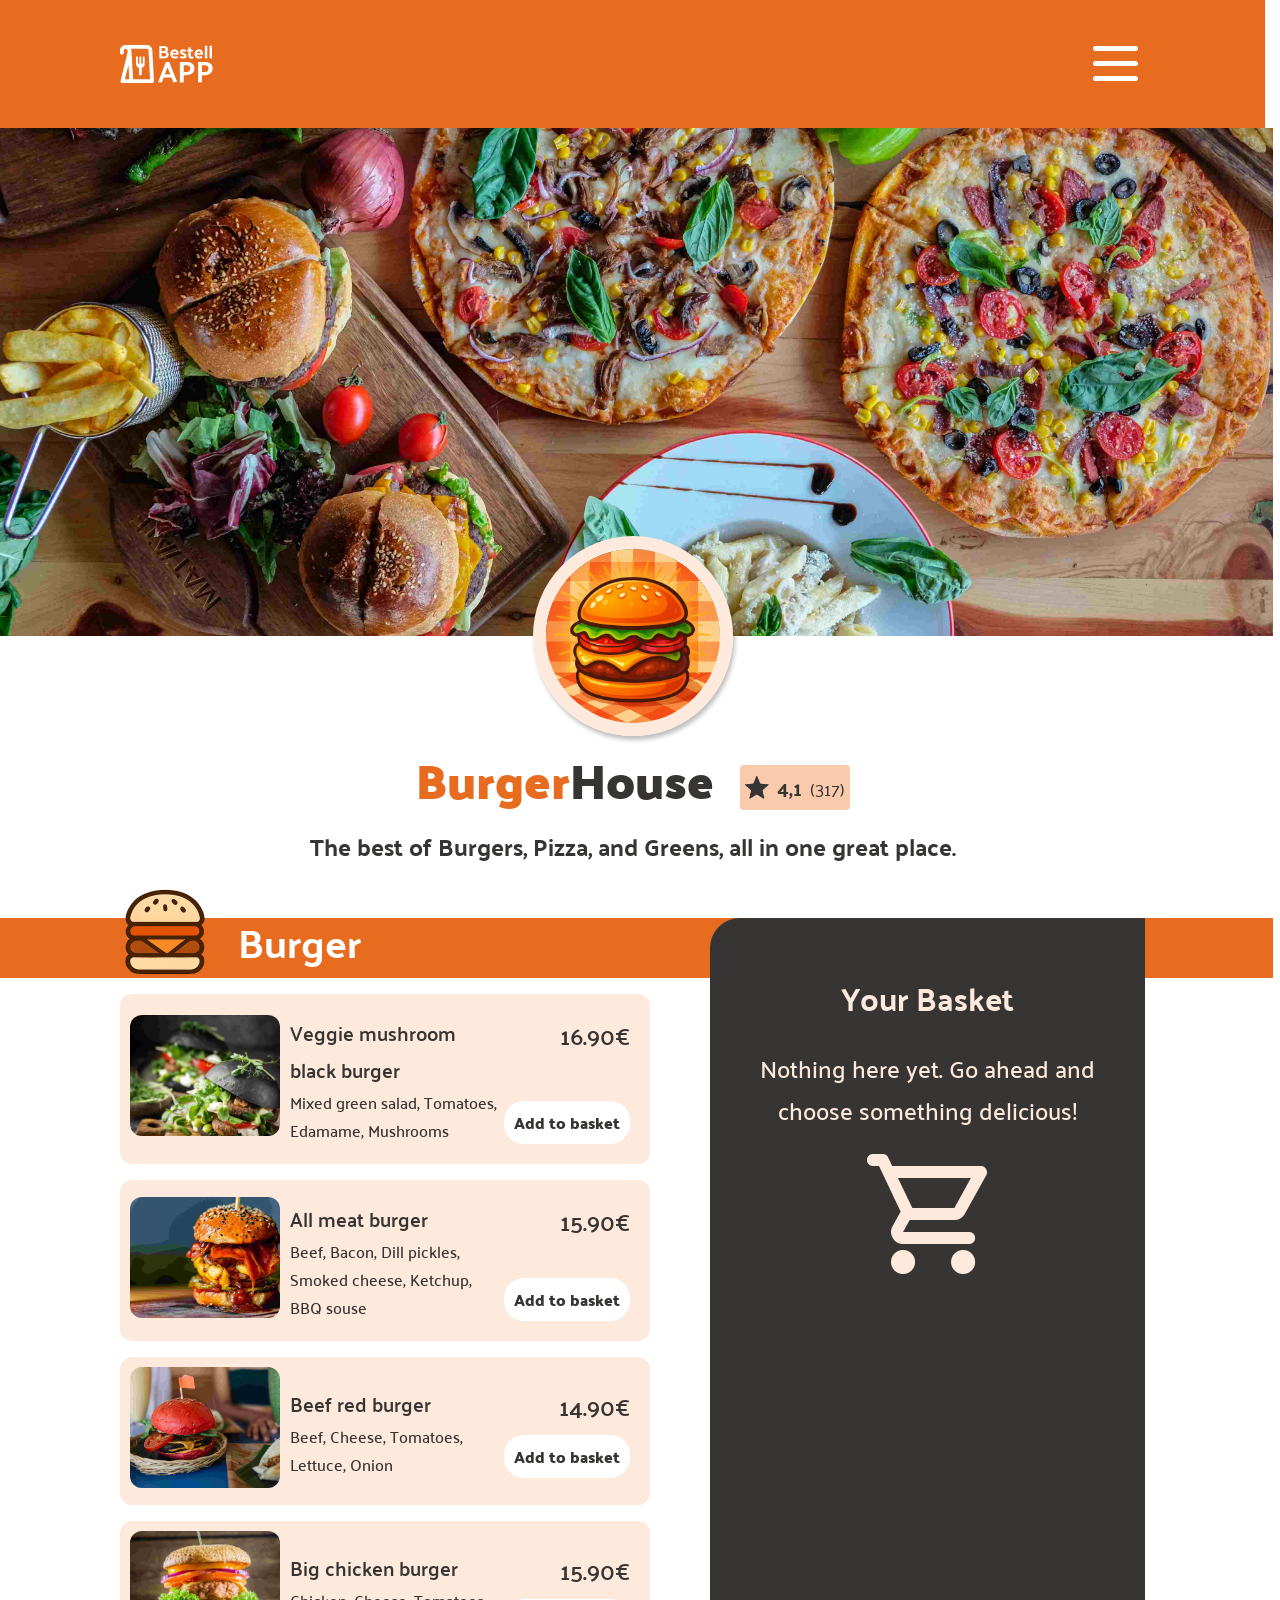
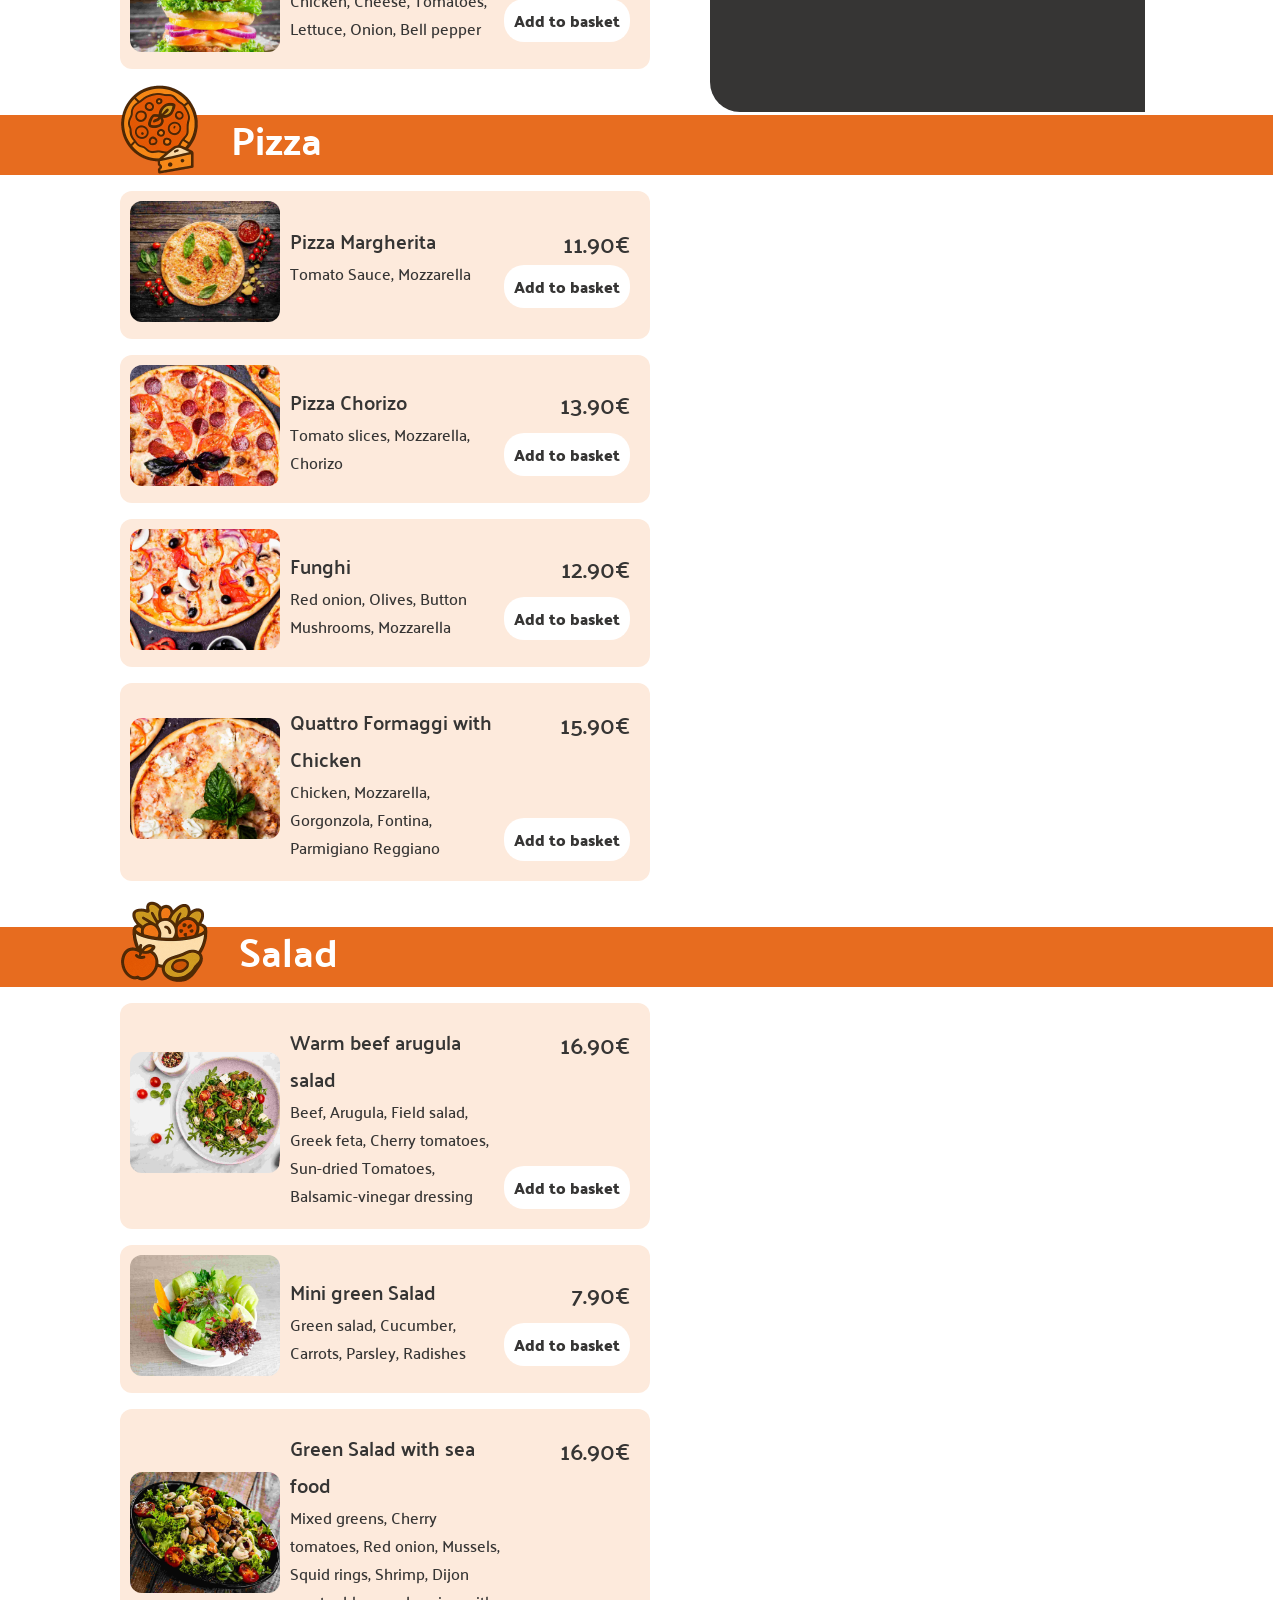
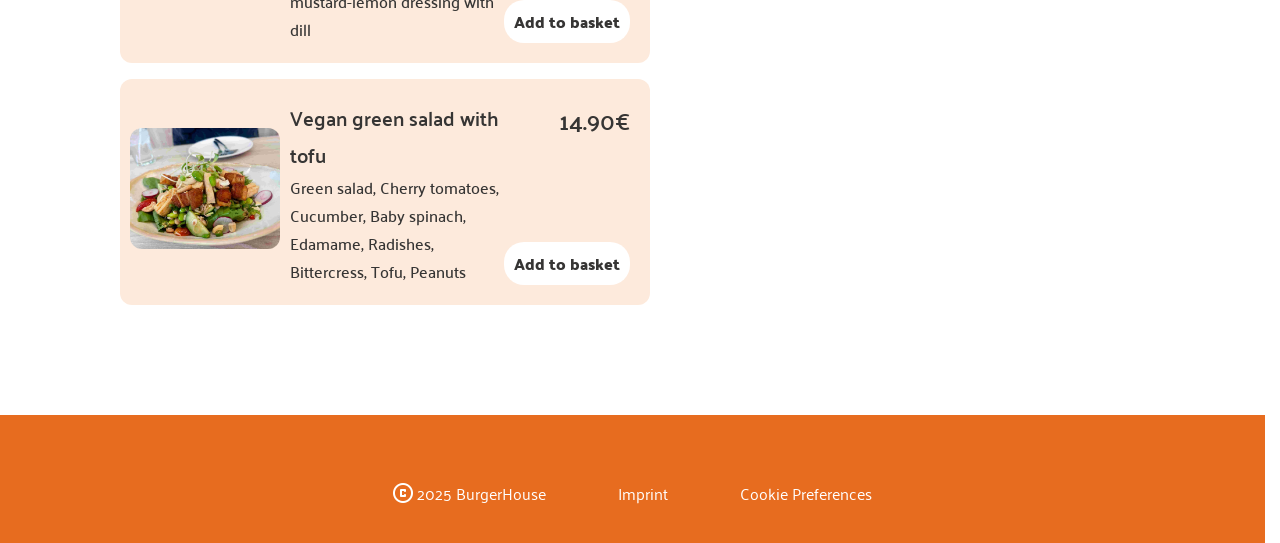
==== commit e5555785: "add init function to simplify onload" ====
--- a/index.html
+++ b/index.html
@@ -13,7 +13,7 @@
     <script src="./scripts/templates.js"></script>
     <script src="./script.js"></script>
 </head>
-<body onload="renderMenu(); renderBasket()">
+<body onload="init()">
     <header>
         <div class="headerContainer content">
             <img src="./assets/img/Logo_02.png" alt="logo burgerhouse">
--- a/style.css
+++ b/style.css
@@ -202,6 +202,18 @@
     gap: 20px;
 }
 
+.closeBasket {
+    display: none;
+    justify-content: flex-end;
+    width: 100%;
+    font-family: "Palanquin-Bold";
+    font-size: 29px;
+}
+
+.closeBasket:hover {
+    cursor: pointer;
+}
+
 .basket h3 {
     font-family: "Palanquin-Bold";
     font-size: 32px;
@@ -225,6 +237,7 @@
     flex-direction: column;
     justify-content: start;
     align-items: center;
+    overscroll-behavior: contain;
 }
 
 .basketMenuList {
@@ -235,6 +248,7 @@
     overflow-x: hidden;
     overflow-y: scroll;
     gap: 10px;
+    overscroll-behavior: contain;
 }
 
 .basketMenuList::-webkit-scrollbar {
@@ -489,6 +503,10 @@
     .headerLogoNavbar {
         display: none;
     }
+
+    .closeBasket {
+        display: flex;
+    }
     
     .sectionOverviewBackground {
         margin-left: calc(50% - 50vw + 5px);
@@ -571,6 +589,24 @@
     }
 }
 
+@media (max-height: 820px){
+    .basketMenuList {
+        height: 250px;
+    }
+}
+
+@media (max-height: 760px){
+    .basketMenuList {
+        height: 200px;
+    }
+}
+
+@media (max-height: 670px){
+    .basketMenuList {
+        height: 150px;
+    }
+}
+
 @font-face {
   font-family: "Palanquin-Regular";
   src: url("./assets/fonts/palanquin/Palanquin-Regular.ttf") format("truetype");
--- a/styles/assets.css
+++ b/styles/assets.css
@@ -11,10 +11,15 @@
 .btnDishes:hover {
     box-shadow: 1px 2px #00000033;
     color: #E76C1F;
+    cursor: pointer;
 }
 
 .btnDishesSelected {
     color: #E76C1F;
+}
+
+.btnDishesSelected:hover {
+    cursor: pointer;
 }
 
 .bntBasket {
@@ -28,6 +33,10 @@
     padding: 13px 55px;
 }
 
+.bntBasket:hover {
+    cursor: pointer;
+}
+
 .btnBasketControls {
     background-color: #FDEADC;
     border-radius: 20px;
@@ -39,6 +48,10 @@
     font-family: "Palanquin-Bold";
     font-size: 22px;
     color: #363534;
+}
+
+.btnBasketControls:hover {
+    cursor: pointer;
 }
 
 .textColorOrange {
@@ -55,6 +68,10 @@
     border: transparent;
 }
 
+.btnNavBar:hover {
+    cursor: pointer;
+}
+
 @media (max-width: 950px){
     .bntBasket {
         font-size: 22px;
--- a/styles/standard.css
+++ b/styles/standard.css
@@ -5,6 +5,7 @@
 
 html {
     overflow-x: clip;
+    scrollbar-gutter: stable;
 }
 
 body, h1, h2, h3, p {
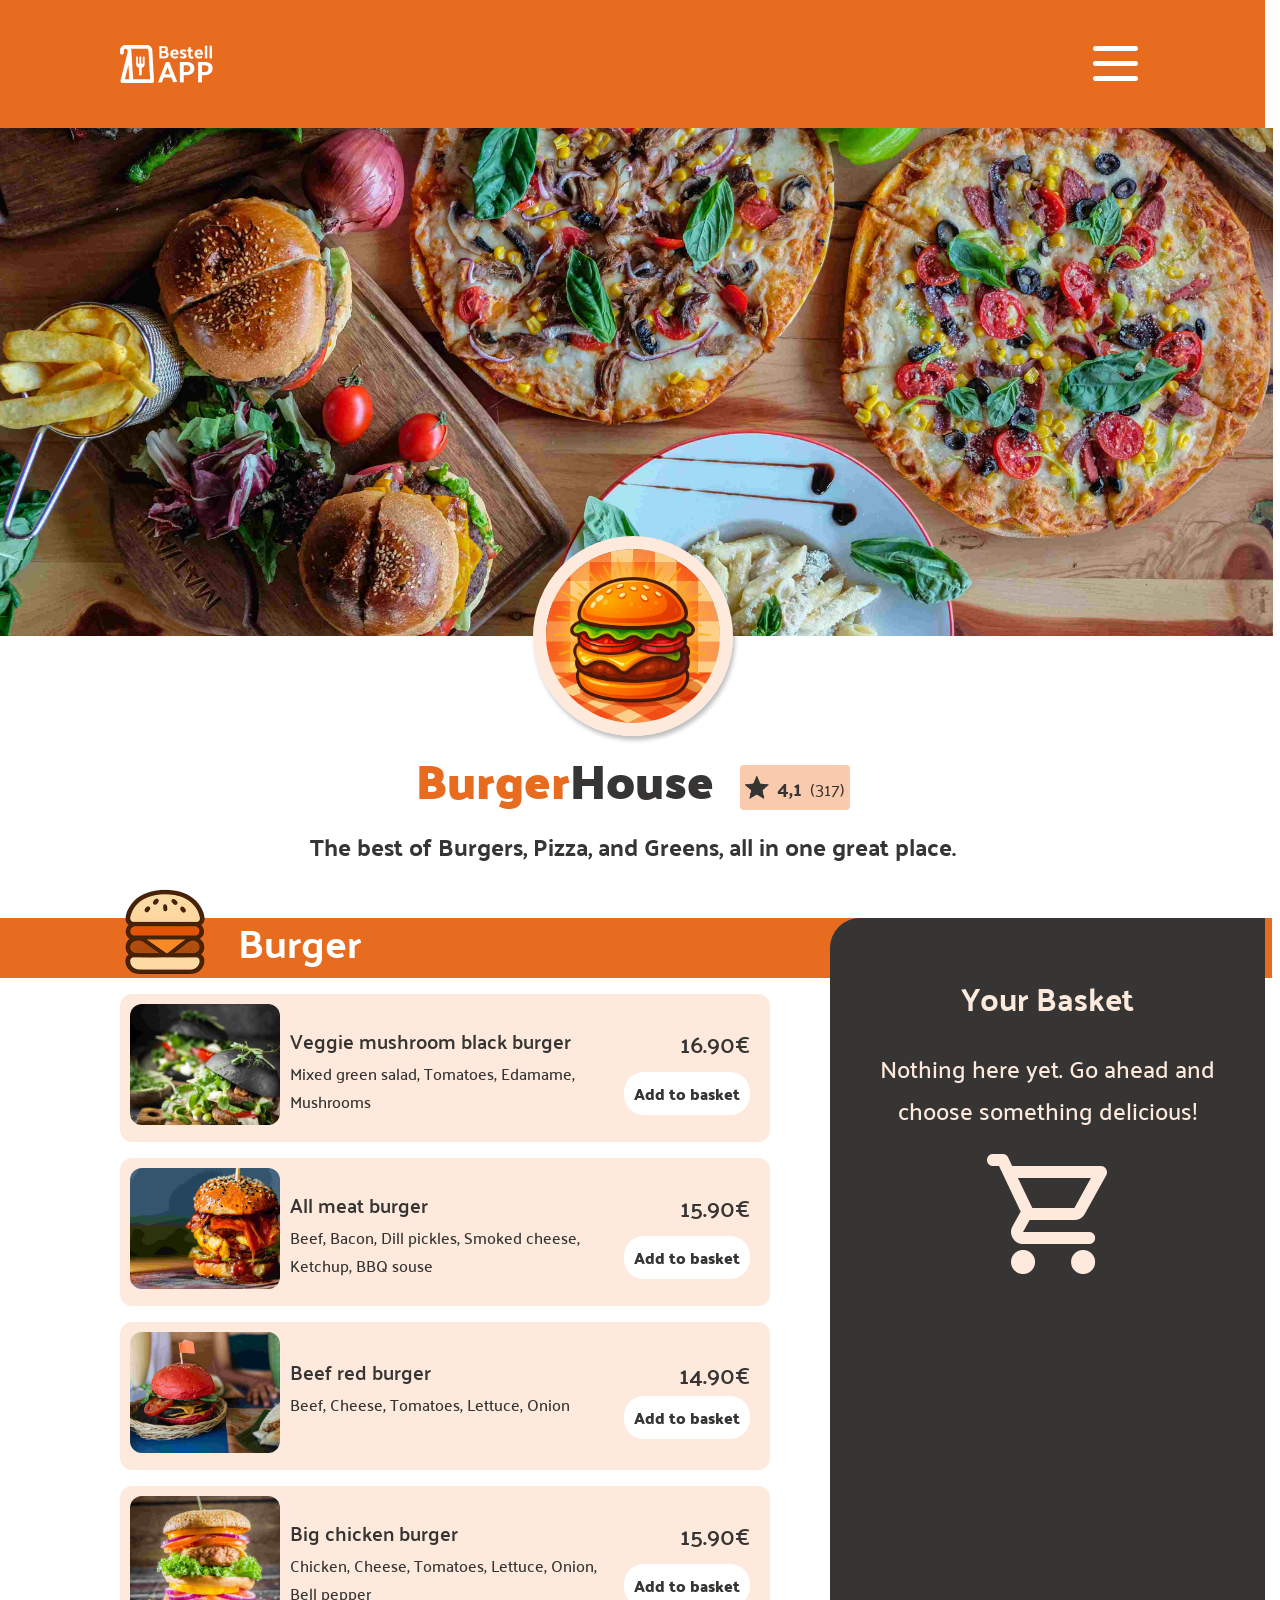
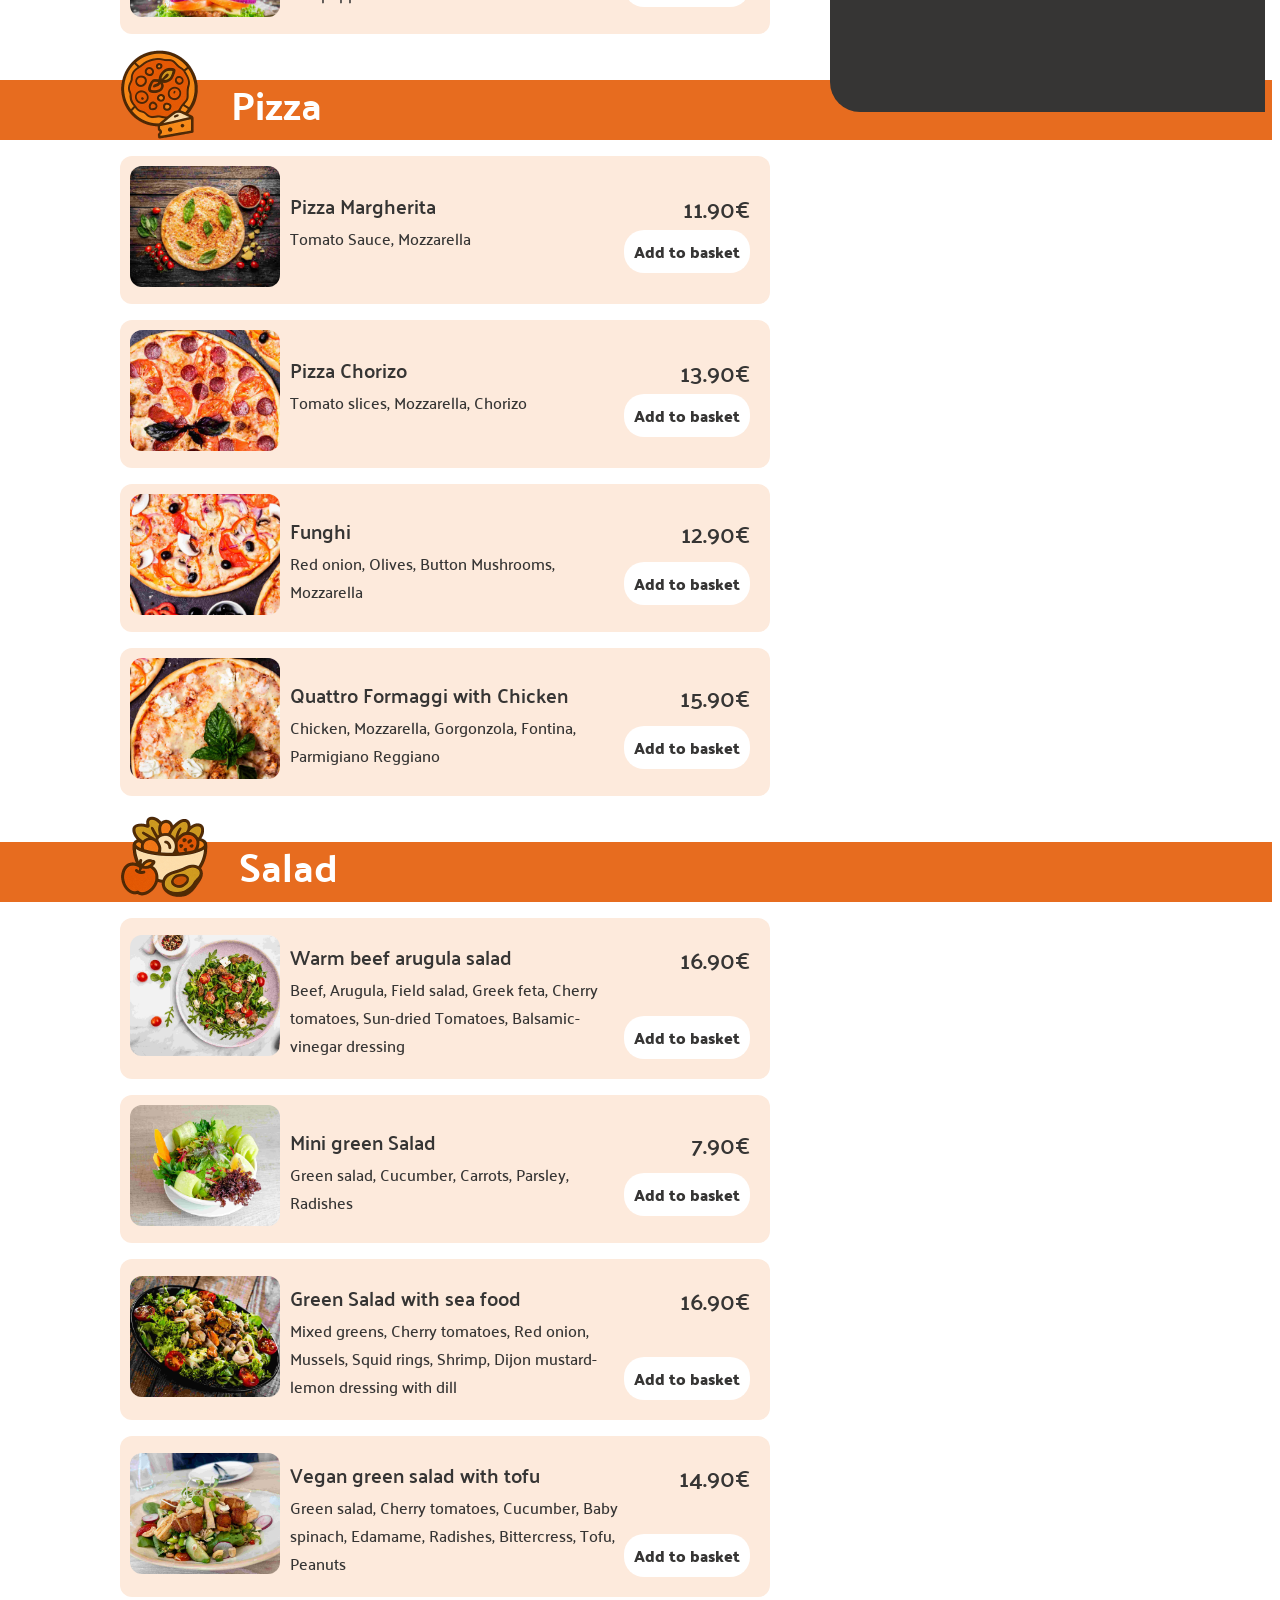
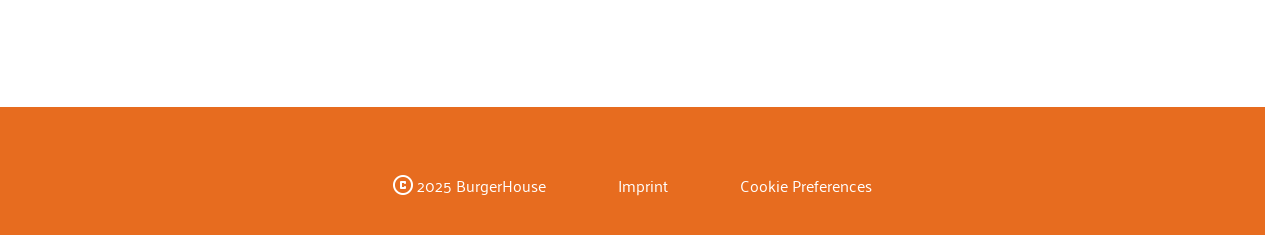
==== commit 49b579b0: "add contentMenu css class to split up design of the menu from the rest of the content. change basket" ====
--- a/index.html
+++ b/index.html
@@ -34,7 +34,7 @@
             </div>
             <p>The best of Burgers, Pizza, and Greens, all in one great place.</p>
         </div>
-        <div class="menuBasketContainer content">
+        <div class="menuBasketContainer contentMenu">
             <div id="menuSections" class="menuContainer">
                 
             </div>
--- a/style.css
+++ b/style.css
@@ -1,4 +1,9 @@
 .content {
+    margin: auto;
+    max-width: 1440px;
+    padding: 0 120px;
+}
+.contentMenu {
     margin: auto;
     max-width: 1440px;
     padding: 0 120px;
@@ -414,6 +419,16 @@
     width: 20px;
 }
 
+@media (max-width: 1440px){
+    .contentMenu {
+        padding-right: 0;
+    }
+
+    .sectionOverviewBackground {
+        margin-left: calc(50% - 50vw + 172px);
+    }
+}
+
 @media (max-width: 1320px){
     h3 {
         font-size: 20px;
@@ -433,8 +448,12 @@
         padding: 0 60px;
     }
 
+    .contentMenu {
+        padding-left: 60px;
+    }
+
     .sectionOverviewBackground {
-        margin-left: calc(50% - 50vw + 222.5px);
+        margin-left: calc(50% - 50vw + 192px);
     }
 }
 
@@ -475,7 +494,7 @@
     }
 
     .sectionOverviewBackground {
-        margin-left: calc(50% - 50vw + 176.5px);;
+        margin-left: calc(50% - 50vw + 145px);;
     }
 }
 
@@ -509,7 +528,7 @@
     }
     
     .sectionOverviewBackground {
-        margin-left: calc(50% - 50vw + 5px);
+        margin-left: calc(50% - 50vw);
     }
 
     .basketContainer {
@@ -532,6 +551,18 @@
     footer {
         margin-bottom: 78px;
     }
+
+    .content {
+        padding: 0 30px;
+    }
+
+    .contentMenu {
+        padding: 0 30px;
+    }
+
+    .menuContainer {
+        padding-right: 0;
+    }
 }
 
 @media (max-width: 600px){
@@ -577,12 +608,6 @@
     }
 }
 
-@media (max-width: 500px){
-    .content {
-        padding: 0 30px;
-    }
-}
-
 @media (max-width: 350px){
     .basket {
         width: 320px;
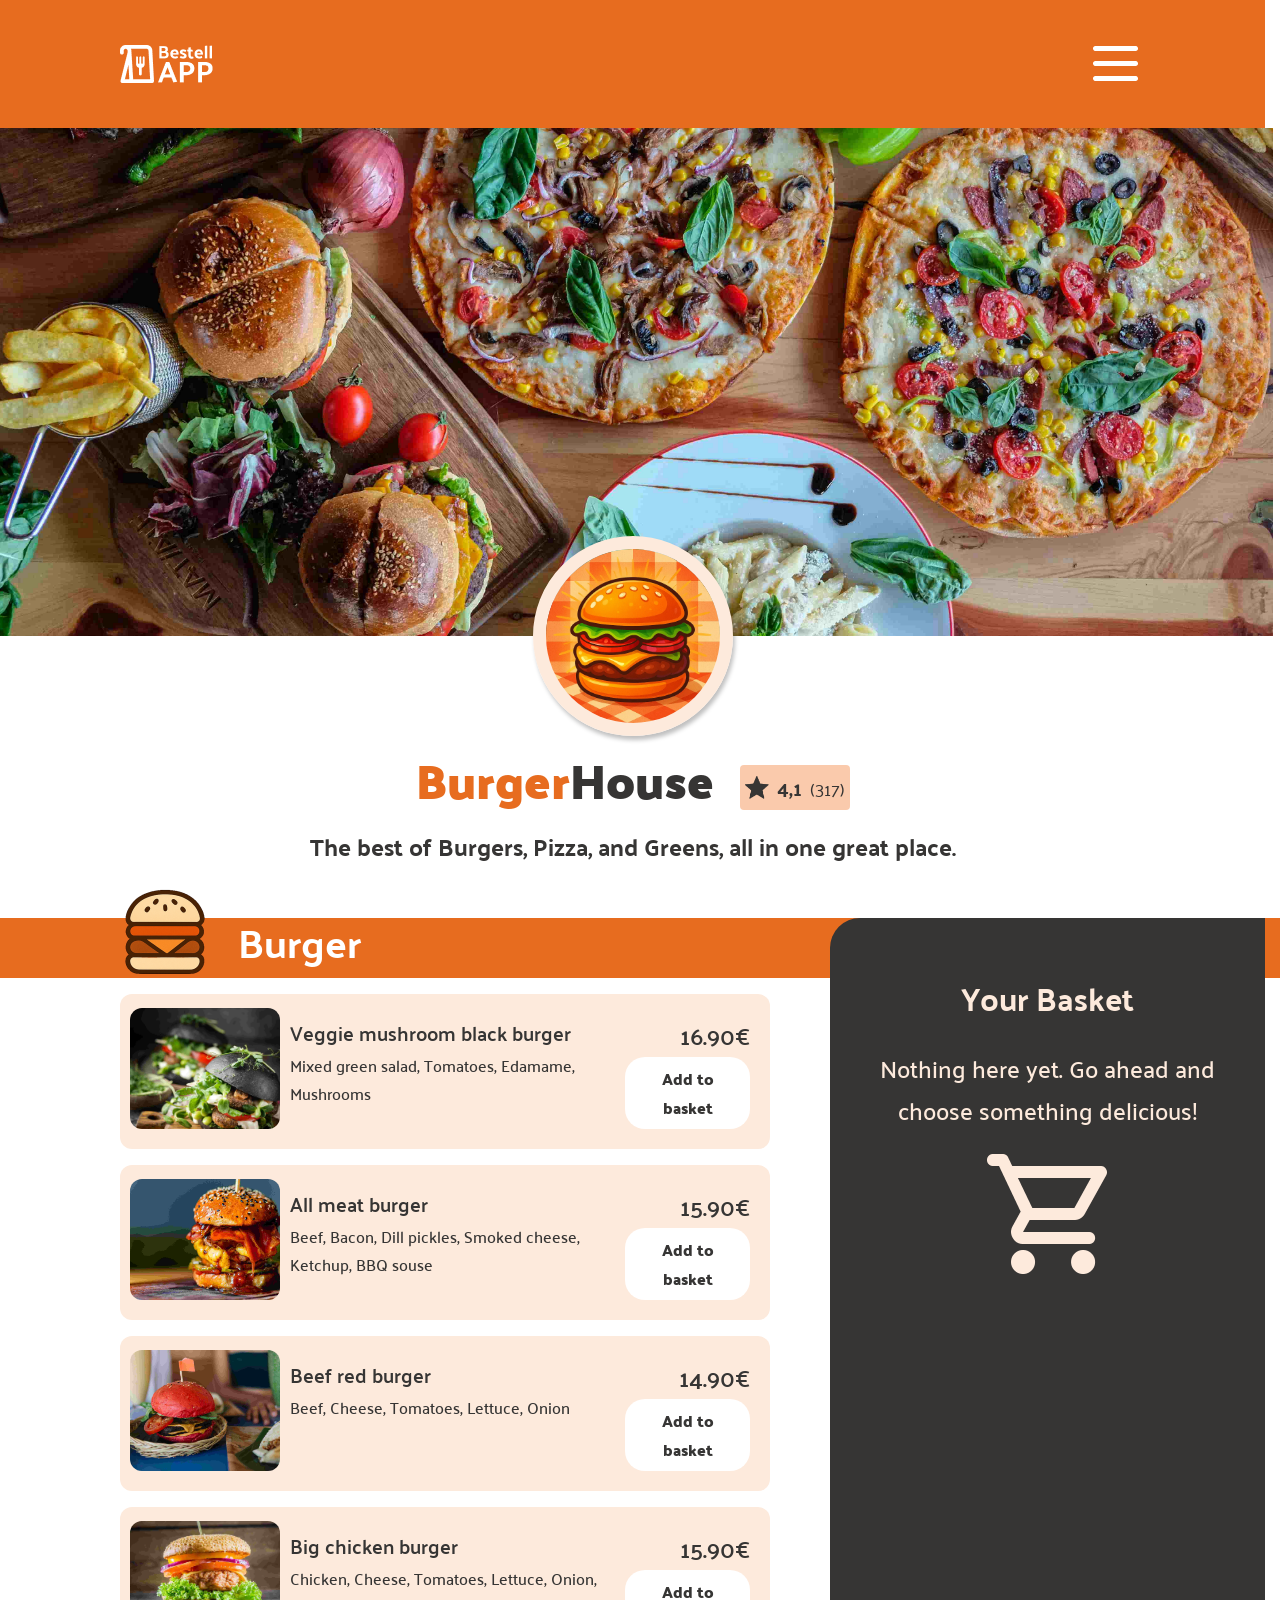
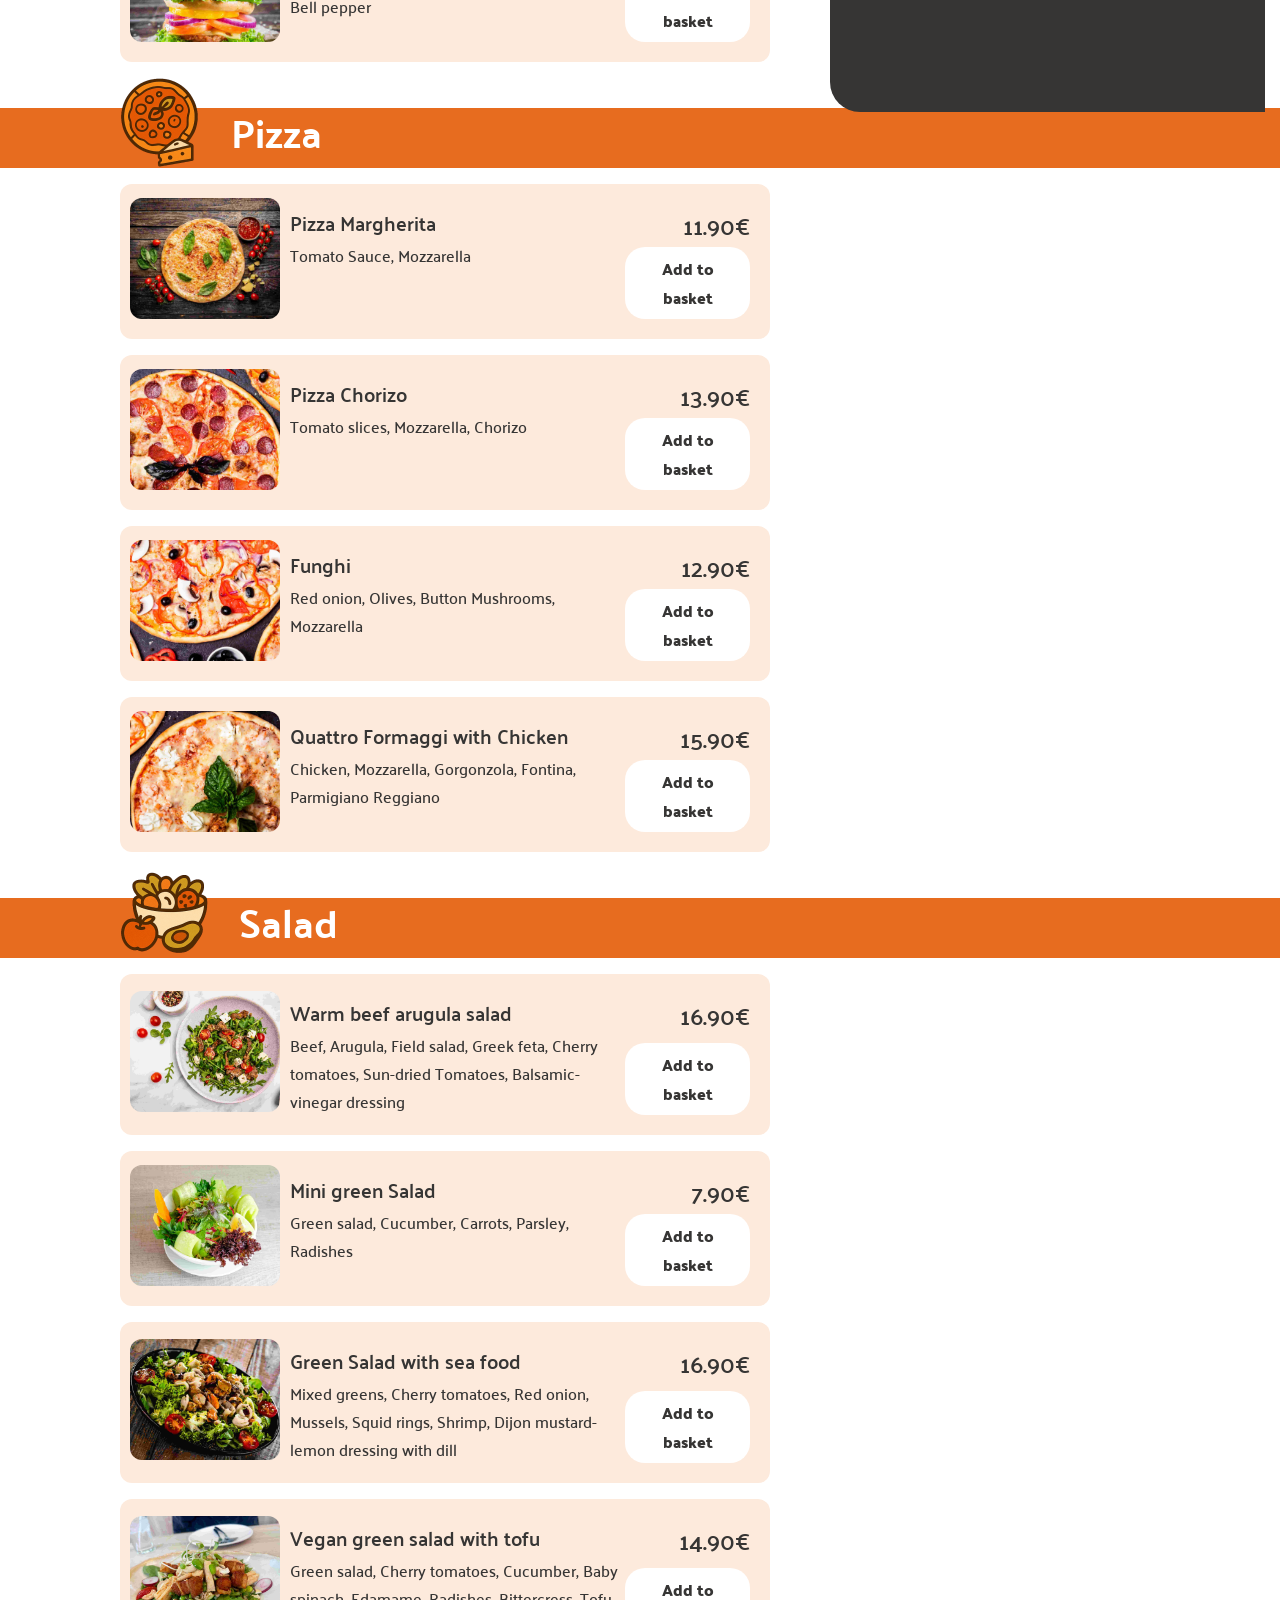
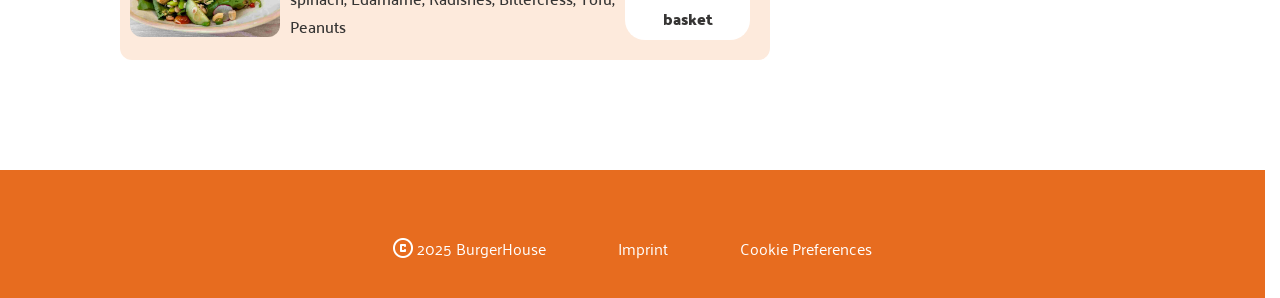
==== commit 35a5f237: "change script.js style to classlist add/remove for confirmation modal and button style" ====
--- a/index.html
+++ b/index.html
@@ -42,7 +42,7 @@
                
             </div>
         </div>
-        <div id="orderConfirmationModal" class="orderConfirmationModal">
+        <div id="orderConfirmationModal" class="orderConfirmationModal hide">
             <div class="orderConfirmationModalContent">
                 <span onclick="closeModal()" class="closeModal" aria-label="close" aria-controls="orderConfirmationModal">&times;</span>
                 <img src="./assets/img/confirmation.png" alt="picture order confirmation">
--- a/style.css
+++ b/style.css
@@ -123,7 +123,7 @@
     height: 60px;
     width: 100dvw;
     margin-top: -76px;
-    margin-left: calc(50% - 50vw + 232.5px);
+    margin-left: calc((1440px - 100vw) / 2 - 120px);
     background-color: #E76C1F;
     margin-bottom: 16px;
 }
@@ -213,6 +213,7 @@
     width: 100%;
     font-family: "Palanquin-Bold";
     font-size: 29px;
+    padding-right: 24px;
 }
 
 .closeBasket:hover {
@@ -276,6 +277,16 @@
     padding: 5px 20px;
 }
 
+.basketMenuListElementDesc {
+    display: flex;
+    justify-content: space-between;
+}
+
+.basketMenuListElementDesc img {
+    height: 24px;
+    width: 24px;
+}
+
 .basketMenuListElementDetails {
     display: flex;
     justify-content: space-between;
@@ -313,7 +324,7 @@
 }
 
 .orderConfirmationModal {
-    display: none;
+    display: flex;
     position: fixed;
     top: 0;
     left: 0;
@@ -327,6 +338,7 @@
     background-color: #363534;
     color: #FDEADC;
     width: 500px;
+    height: 314px;
     border-radius: 30px;
     margin: 22% auto;
     display: flex;
@@ -419,14 +431,17 @@
     width: 20px;
 }
 
+@media (max-width: 1455px){
+
+    .sectionOverviewBackground {
+        margin-left: -120px;
+    }
+}
+
 @media (max-width: 1440px){
     .contentMenu {
         padding-right: 0;
     }
-
-    .sectionOverviewBackground {
-        margin-left: calc(50% - 50vw + 172px);
-    }
 }
 
 @media (max-width: 1320px){
@@ -453,7 +468,7 @@
     }
 
     .sectionOverviewBackground {
-        margin-left: calc(50% - 50vw + 192px);
+        margin-left: -60px;
     }
 }
 
@@ -492,10 +507,6 @@
     .basketSum {
         width: 300px;
     }
-
-    .sectionOverviewBackground {
-        margin-left: calc(50% - 50vw + 145px);;
-    }
 }
 
 @media (max-width: 860px){
@@ -525,10 +536,6 @@
 
     .closeBasket {
         display: flex;
-    }
-    
-    .sectionOverviewBackground {
-        margin-left: calc(50% - 50vw);
     }
 
     .basketContainer {
@@ -556,12 +563,26 @@
         padding: 0 30px;
     }
 
+    .sectionOverviewBackground {
+        margin-left: -30px;
+    }
+
     .contentMenu {
         padding: 0 30px;
     }
 
     .menuContainer {
         padding-right: 0;
+    }
+}
+
+@media (max-width: 650px){
+    .orderConfirmationModalContent h3 {
+        font-size: 36px;
+    }
+
+    .orderConfirmationModalContent p {
+        font-size: 20px;
     }
 }
 
@@ -608,27 +629,99 @@
     }
 }
 
+@media (max-width: 550px){
+    .orderConfirmationModalContent h3 {
+        font-size: 24px;
+    }
+}
+
 @media (max-width: 350px){
     .basket {
         width: 320px;
     }
 }
 
-@media (max-height: 820px){
+@media (max-height: 770px) and (min-width: 801px){
+    .basketMenuList {
+        height: 350px;
+    }
+}
+
+@media (max-height: 720px) and (min-width: 801px){
+    .basketMenuList {
+        height: 300px;
+    }
+}
+
+@media (max-height: 670px) and (min-width: 801px){
     .basketMenuList {
         height: 250px;
     }
 }
 
-@media (max-height: 760px){
+@media (max-height: 620px) and (min-width: 801px){
     .basketMenuList {
         height: 200px;
     }
 }
 
-@media (max-height: 670px){
-    .basketMenuList {
-        height: 150px;
+@media (max-height: 570px) and (min-width: 801px){
+    .basket {
+        gap: 5px;
+    }
+
+    .basketSum {
+        gap: 0;
+    }
+}
+
+@media (max-height: 520px) and (min-width: 801px){
+    .basketMenuList {
+        height: 160px;
+    }
+}
+
+@media (max-height: 820px) and (max-width: 800px){
+    .basketMenuList {
+        height: 250px;
+    }
+}
+
+@media (max-height: 770px) and (max-width: 800px){
+    .basketMenuList {
+        height: 230px;
+    }
+}
+
+@media (max-height: 720px) and (max-width: 800px){
+    .basketMenuList {
+        height: 200px;
+    }
+}
+
+@media (max-height: 670px) and (max-width: 800px){
+    .basketMenuList {
+        height: 160px;
+    }
+}
+
+@media (max-height: 620px) and (max-width: 800px){
+    .basketMenuList {
+        height: 160px;
+    }
+
+    .basket {
+        gap: 5px;
+    }
+
+    .basketSum {
+        gap: 0;
+    }
+}
+
+@media (max-height: 560px) and (max-width: 800px){
+    .basketMenuList {
+        height: 120px;
     }
 }
 
--- a/styles/assets.css
+++ b/styles/assets.css
@@ -6,6 +6,7 @@
     border-radius: 20px;
     border-color: transparent;
     padding: 5px 8px;
+    width: 125px;
 }
 
 .btnDishes:hover {
--- a/styles/standard.css
+++ b/styles/standard.css
@@ -4,10 +4,22 @@
 }
 
 html {
-    overflow-x: clip;
     scrollbar-gutter: stable;
+}
+
+* ::-webkit-scrollbar {
+  width: 15px;
+}
+
+* ::-webkit-scrollbar-thumb {
+  background: gray; 
+  border-radius: 10px;
 }
 
 body, h1, h2, h3, p {
     margin: 0;
+}
+
+.hide {
+    display: none;
 }
